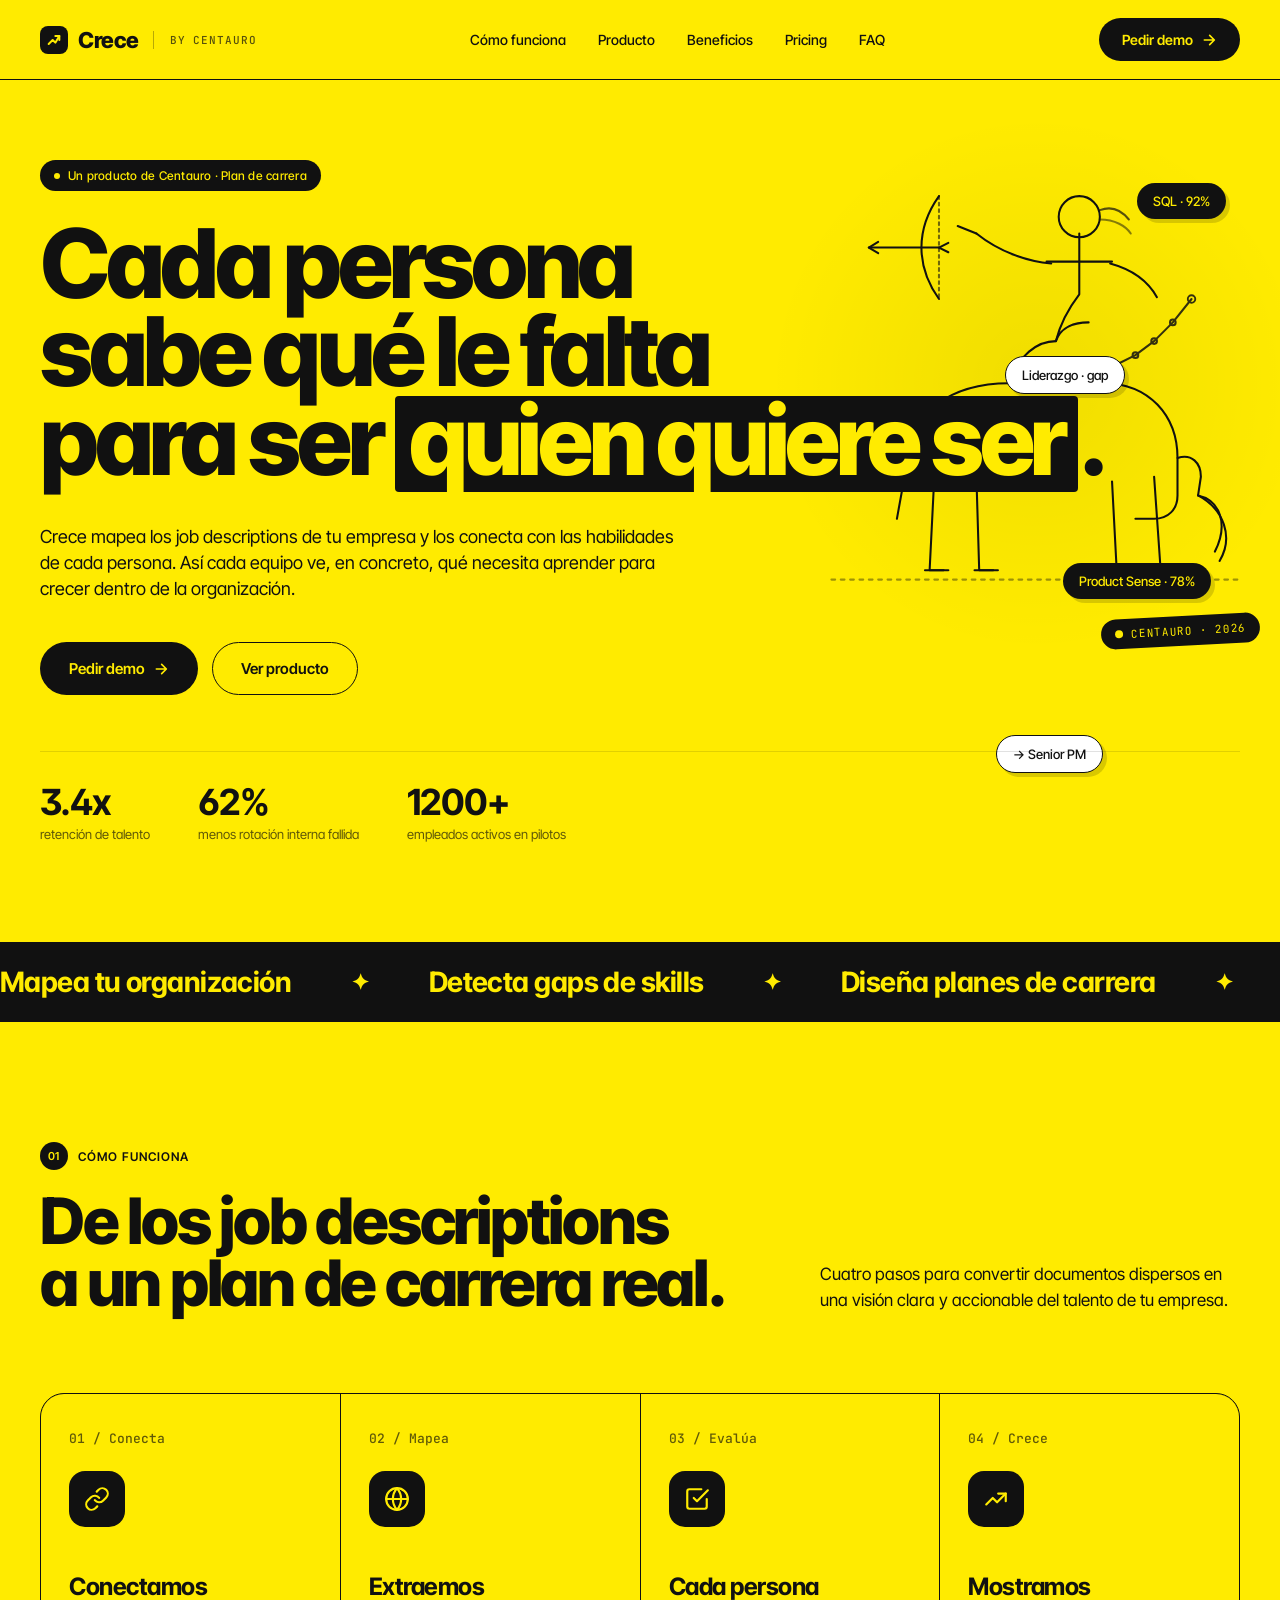
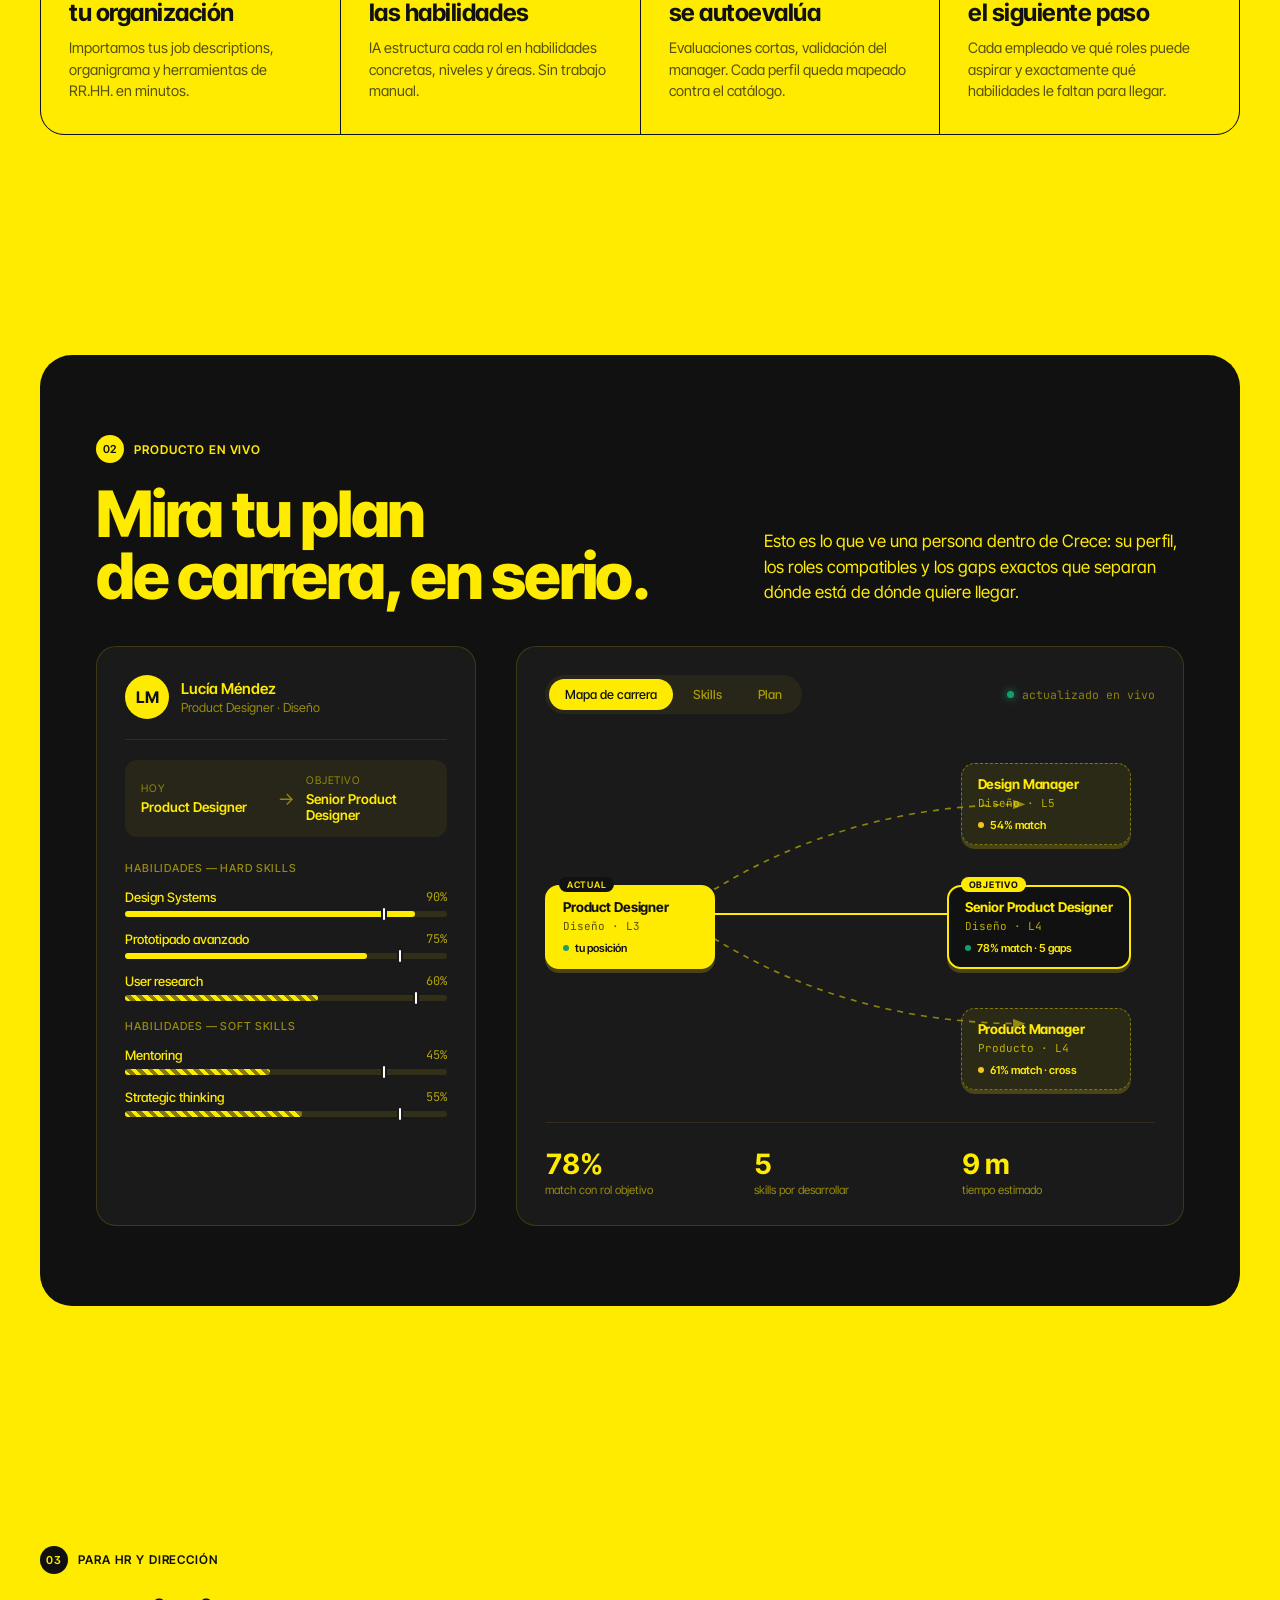
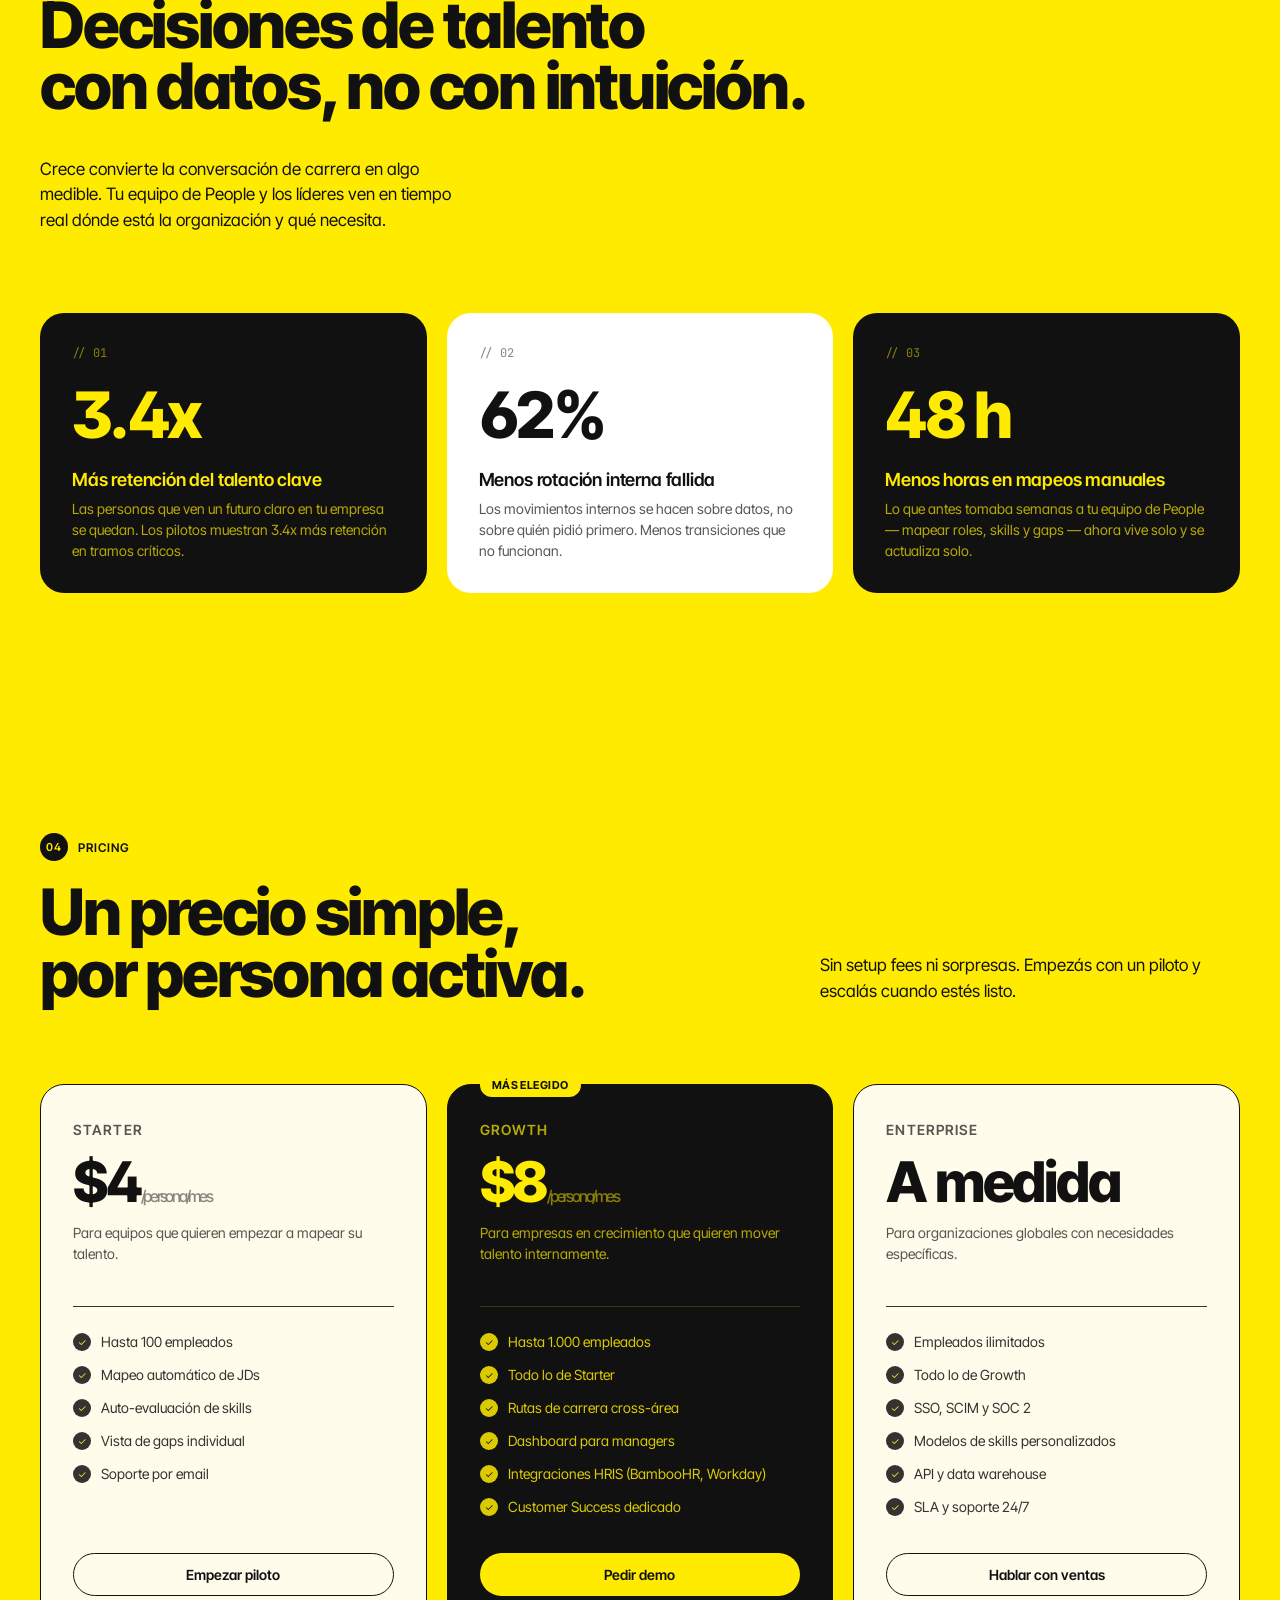
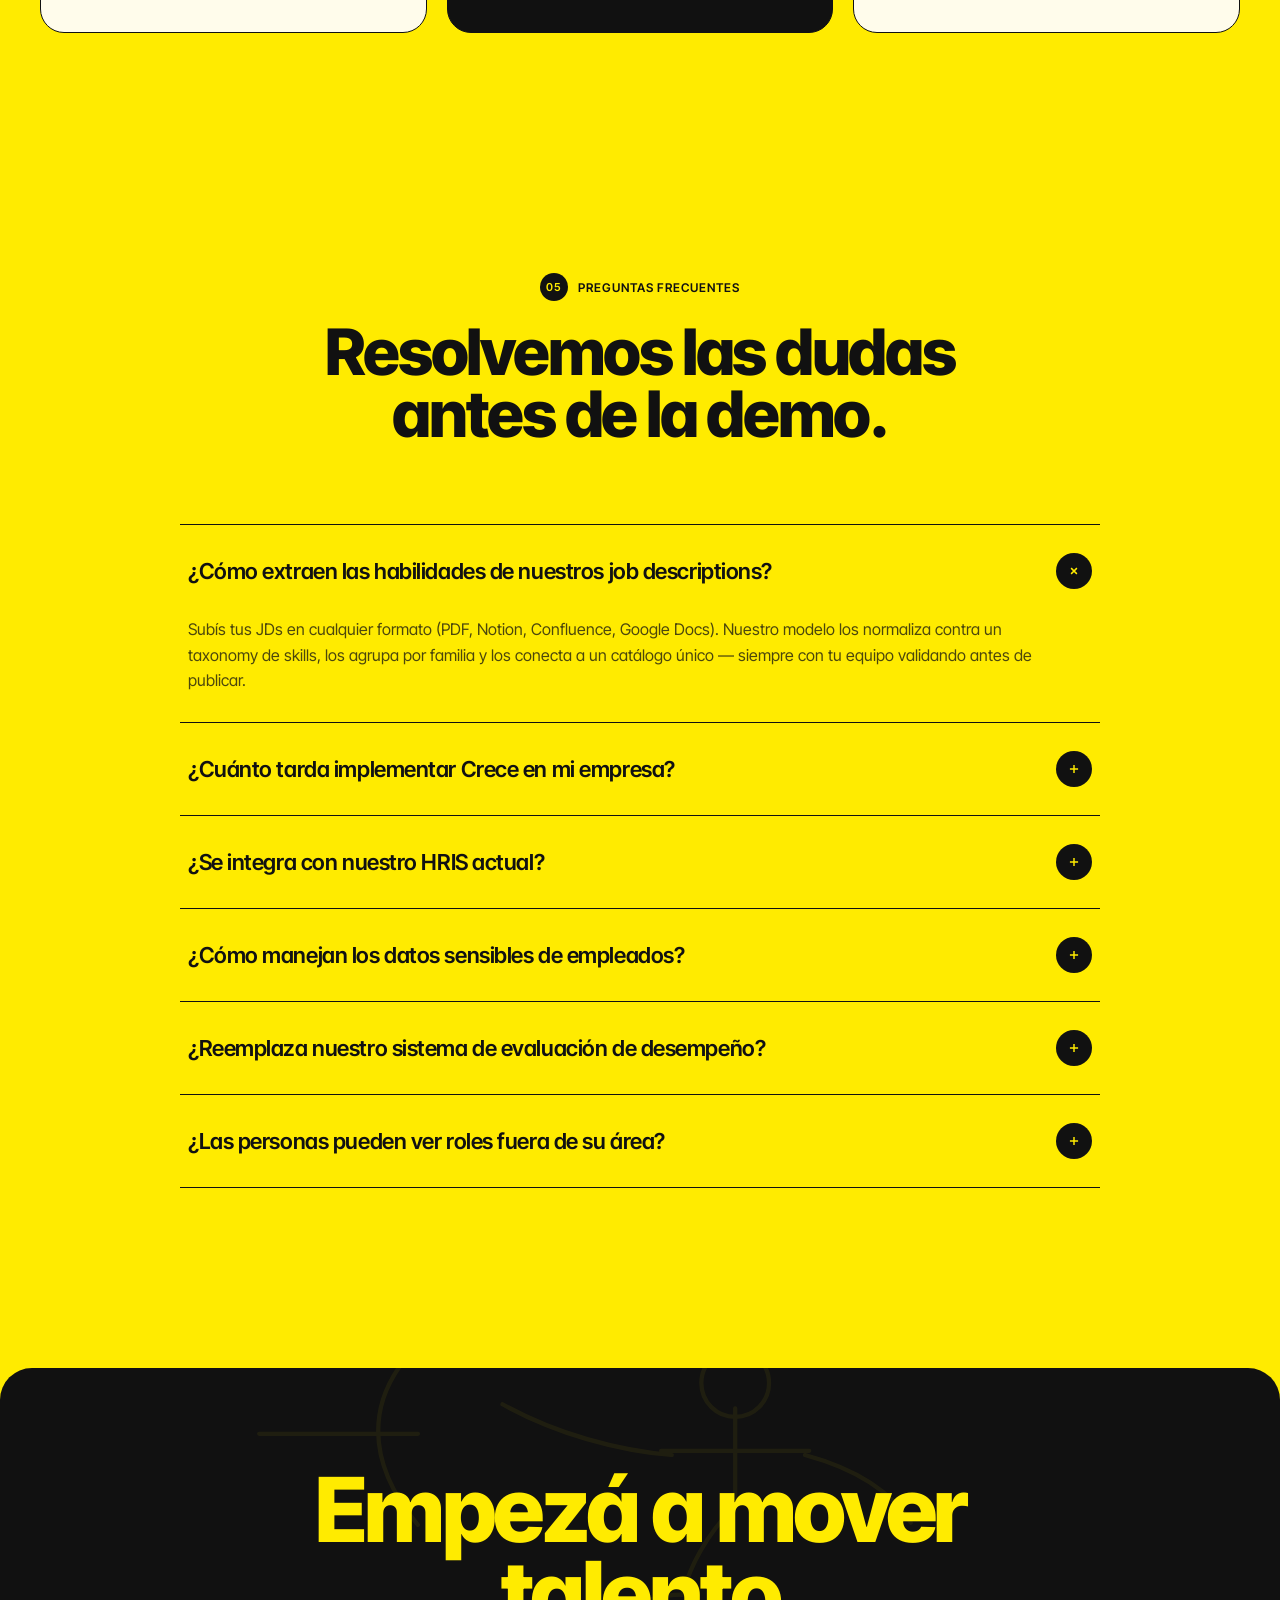
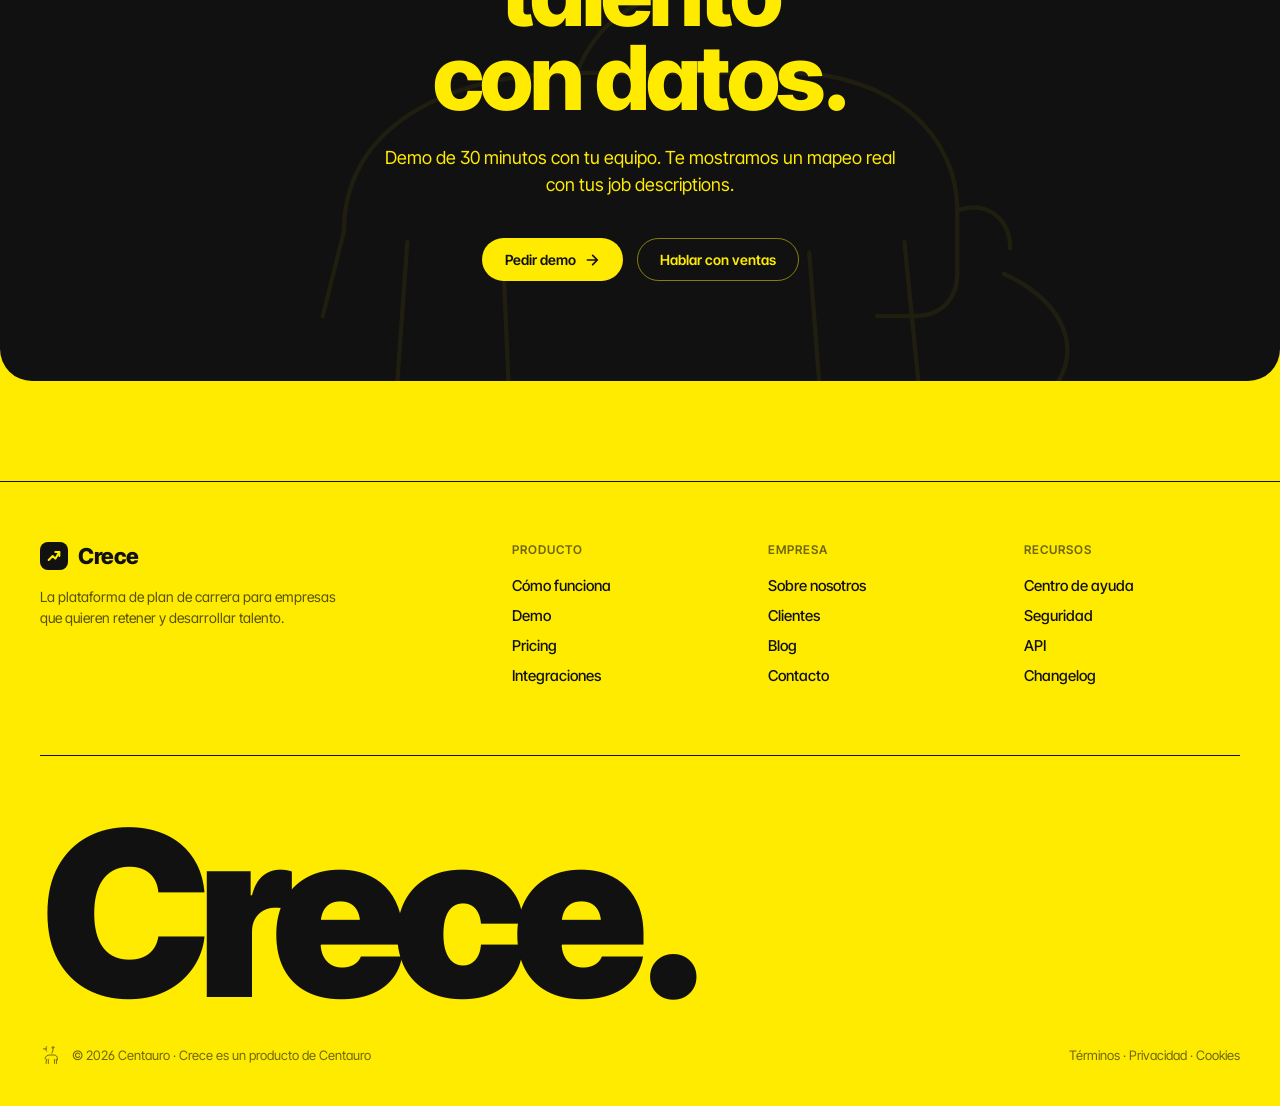
==== index.html @ 577855a7 "Landing page Crece by Centauro" ====
<!DOCTYPE html>
<html lang="es">
<head>
<meta charset="UTF-8" />
<meta name="viewport" content="width=device-width, initial-scale=1.0" />
<title>Crece — Mapea el plan de carrera de tu organización</title>
<meta name="description" content="Crece mapea los job descriptions de tu empresa y los conecta con las habilidades de cada persona. Cada equipo ve qué necesita aprender para crecer dentro de la organización." />
<link rel="preconnect" href="https://fonts.googleapis.com" />
<link rel="preconnect" href="https://fonts.gstatic.com" crossorigin />
<link href="https://fonts.googleapis.com/css2?family=Inter+Tight:wght@400;500;600;700;800;900&family=JetBrains+Mono:wght@400;500;600&display=swap" rel="stylesheet" />
<link rel="stylesheet" href="style.css" />
</head>
<body>

<!-- ========== NAV ========== -->
<nav class="nav">
  <div class="nav-inner">
    <a href="#" class="logo">
      <span class="logo-mark">
        <svg viewBox="0 0 24 24" fill="none" stroke="#FFEB00" stroke-width="3" stroke-linecap="round" stroke-linejoin="round">
          <path d="M4 18 L10 12 L14 16 L20 6"/>
          <path d="M14 6 L20 6 L20 12"/>
        </svg>
      </span>
      Crece
      <span class="nav-divider"></span>
      <span class="nav-by">by Centauro</span>
    </a>

    <ul class="nav-links">
      <li><a href="#como-funciona">Cómo funciona</a></li>
      <li><a href="#producto">Producto</a></li>
      <li><a href="#beneficios">Beneficios</a></li>
      <li><a href="#pricing">Pricing</a></li>
      <li><a href="#faq">FAQ</a></li>
    </ul>

    <div class="nav-cta">
      <a href="#cta" class="btn btn-primary">
        Pedir demo
        <svg class="arrow" viewBox="0 0 24 24" fill="none" stroke="currentColor" stroke-width="2.5" stroke-linecap="round" stroke-linejoin="round">
          <path d="M5 12h14M13 5l7 7-7 7"/>
        </svg>
      </a>
    </div>
  </div>
</nav>

<!-- ========== HERO ========== -->
<section class="hero">

  <!-- Centaur illustration -->
  <div class="hero-centaur" aria-hidden="true">
    <svg class="centaur" viewBox="0 0 520 520" stroke-width="2.2">
      <path d="M40 470 L480 470" stroke-dasharray="4 6" opacity="0.4"/>
      <path d="M120 350 C 120 290, 170 260, 230 260 L 330 260 C 380 260, 410 295, 410 340 L 410 380 C 410 395, 400 405, 385 405 L 365 405"/>
      <path d="M230 260 C 240 230, 260 215, 280 215"/>
      <path d="M120 350 L 110 405"/>
      <path d="M410 340 C 425 335, 435 345, 435 360 L 432 380"/>
      <path d="M150 360 L 145 460 L 160 460"/>
      <path d="M195 360 L 198 460 L 213 460"/>
      <path d="M340 365 L 345 460 L 360 460"/>
      <path d="M385 360 L 392 460 L 407 460"/>
      <path d="M140 460 L 165 460"/>
      <path d="M193 460 L 218 460"/>
      <path d="M340 460 L 365 460"/>
      <path d="M388 460 L 412 460"/>
      <path d="M432 380 C 460 395, 470 425, 455 450"/>
      <path d="M432 380 C 455 385, 465 410, 450 440"/>
      <path d="M280 215 C 285 195, 295 178, 305 165 L 305 100"/>
      <path d="M280 215 C 285 200, 300 195, 315 195"/>
      <path d="M270 130 L 340 130"/>
      <path d="M275 132 C 250 130, 220 120, 195 100"/>
      <path d="M195 100 L 175 92"/>
      <path d="M338 132 C 360 138, 378 150, 388 168"/>
      <path d="M155 60 C 130 95, 130 135, 155 170"/>
      <line x1="155" y1="60" x2="155" y2="170" stroke-dasharray="3 4" opacity="0.6"/>
      <path d="M155 115 L 80 115"/>
      <path d="M80 115 L 90 109 M80 115 L 90 121"/>
      <path d="M155 115 L 165 110 M155 115 L 165 120"/>
      <circle cx="305" cy="82" r="22"/>
      <path d="M327 75 C 340 70, 350 75, 358 85" opacity="0.7"/>
      <path d="M327 85 C 343 85, 355 92, 360 100" opacity="0.5"/>
      <g opacity="0.85">
        <path d="M345 240 L 365 230 L 385 215 L 405 195 L 425 170"/>
        <circle cx="345" cy="240" r="3" fill="currentColor"/>
        <circle cx="365" cy="230" r="3" fill="currentColor"/>
        <circle cx="385" cy="215" r="3" fill="currentColor"/>
        <circle cx="405" cy="195" r="3" fill="currentColor"/>
        <circle cx="425" cy="170" r="4" fill="#FFEB00" stroke="currentColor" stroke-width="2"/>
      </g>
    </svg>
    <div class="ctr-stamp">CENTAURO · 2026</div>
  </div>

  <!-- Floating skill chips -->
  <div class="hero-chips" aria-hidden="true">
    <div class="float-chip c1">SQL · 92%</div>
    <div class="float-chip alt c2">Liderazgo · gap</div>
    <div class="float-chip c3">Product Sense · 78%</div>
    <div class="float-chip alt c4">→ Senior PM</div>
  </div>

  <span class="hero-tag reveal">
    <span class="dot"></span>
    Un producto de Centauro · Plan de carrera
  </span>

  <h1 class="reveal delay-1">
    Cada persona<br/>
    sabe qué le falta<br/>
    para ser <span class="underline"><em>quien quiere ser</em></span>.
  </h1>

  <p class="hero-sub reveal delay-2">
    Crece mapea los job descriptions de tu empresa y los conecta con las habilidades de cada persona.
    Así cada equipo ve, en concreto, qué necesita aprender para crecer dentro de la organización.
  </p>

  <div class="hero-actions reveal delay-3">
    <a href="#cta" class="btn btn-primary">
      Pedir demo
      <svg class="arrow" viewBox="0 0 24 24" fill="none" stroke="currentColor" stroke-width="2.5" stroke-linecap="round" stroke-linejoin="round">
        <path d="M5 12h14M13 5l7 7-7 7"/>
      </svg>
    </a>
    <a href="#producto" class="btn btn-ghost">Ver producto</a>
  </div>

  <div class="hero-meta">
    <div class="hero-meta-item">
      <div class="num" data-target="3.4" data-suffix="x">0x</div>
      <div class="lbl">retención de talento</div>
    </div>
    <div class="hero-meta-item">
      <div class="num" data-target="62" data-suffix="%">0%</div>
      <div class="lbl">menos rotación interna fallida</div>
    </div>
    <div class="hero-meta-item">
      <div class="num" data-target="1200" data-suffix="+">0+</div>
      <div class="lbl">empleados activos en pilotos</div>
    </div>
  </div>
</section>

<!-- ========== MARQUEE ========== -->
<div class="marquee" aria-hidden="true">
  <div class="marquee-track">
    <div class="marquee-item">
      Mapea tu organización <span class="star">✦</span>
      Detecta gaps de skills <span class="star">✦</span>
      Diseña planes de carrera <span class="star">✦</span>
      Retén el talento <span class="star">✦</span>
      Mapea tu organización <span class="star">✦</span>
      Detecta gaps de skills <span class="star">✦</span>
      Diseña planes de carrera <span class="star">✦</span>
      Retén el talento <span class="star">✦</span>
    </div>
    <div class="marquee-item">
      Mapea tu organización <span class="star">✦</span>
      Detecta gaps de skills <span class="star">✦</span>
      Diseña planes de carrera <span class="star">✦</span>
      Retén el talento <span class="star">✦</span>
      Mapea tu organización <span class="star">✦</span>
      Detecta gaps de skills <span class="star">✦</span>
      Diseña planes de carrera <span class="star">✦</span>
      Retén el talento <span class="star">✦</span>
    </div>
  </div>
</div>

<!-- ========== HOW IT WORKS ========== -->
<section id="como-funciona">
  <div class="section">
    <div class="section-header">
      <div>
        <div class="section-eyebrow reveal">
          <span class="num">01</span>
          <span>Cómo funciona</span>
        </div>
        <h2 class="section-title reveal delay-1">De los job descriptions<br/>a un plan de carrera real.</h2>
      </div>
      <p class="section-desc reveal delay-2">Cuatro pasos para convertir documentos dispersos en una visión clara y accionable del talento de tu empresa.</p>
    </div>

    <div class="steps">
      <div class="step reveal">
        <div>
          <div class="step-num">01 / Conecta</div>
          <div class="step-icon">
            <svg viewBox="0 0 24 24" fill="none" stroke="currentColor" stroke-width="2" stroke-linecap="round" stroke-linejoin="round">
              <path d="M10 13a5 5 0 0 0 7.54.54l3-3a5 5 0 0 0-7.07-7.07l-1.72 1.71"/>
              <path d="M14 11a5 5 0 0 0-7.54-.54l-3 3a5 5 0 0 0 7.07 7.07l1.71-1.71"/>
            </svg>
          </div>
        </div>
        <div>
          <h3>Conectamos<br/>tu organización</h3>
          <p>Importamos tus job descriptions, organigrama y herramientas de RR.HH. en minutos.</p>
        </div>
      </div>

      <div class="step reveal delay-1">
        <div>
          <div class="step-num">02 / Mapea</div>
          <div class="step-icon">
            <svg viewBox="0 0 24 24" fill="none" stroke="currentColor" stroke-width="2" stroke-linecap="round" stroke-linejoin="round">
              <circle cx="12" cy="12" r="10"/>
              <path d="M2 12h20M12 2a15 15 0 0 1 0 20M12 2a15 15 0 0 0 0 20"/>
            </svg>
          </div>
        </div>
        <div>
          <h3>Extraemos<br/>las habilidades</h3>
          <p>IA estructura cada rol en habilidades concretas, niveles y áreas. Sin trabajo manual.</p>
        </div>
      </div>

      <div class="step reveal delay-2">
        <div>
          <div class="step-num">03 / Evalúa</div>
          <div class="step-icon">
            <svg viewBox="0 0 24 24" fill="none" stroke="currentColor" stroke-width="2" stroke-linecap="round" stroke-linejoin="round">
              <path d="M9 11l3 3L22 4"/>
              <path d="M21 12v7a2 2 0 0 1-2 2H5a2 2 0 0 1-2-2V5a2 2 0 0 1 2-2h11"/>
            </svg>
          </div>
        </div>
        <div>
          <h3>Cada persona<br/>se autoevalúa</h3>
          <p>Evaluaciones cortas, validación del manager. Cada perfil queda mapeado contra el catálogo.</p>
        </div>
      </div>

      <div class="step reveal delay-3">
        <div>
          <div class="step-num">04 / Crece</div>
          <div class="step-icon">
            <svg viewBox="0 0 24 24" fill="none" stroke="currentColor" stroke-width="2" stroke-linecap="round" stroke-linejoin="round">
              <path d="M3 17l6-6 4 4 8-8"/>
              <path d="M14 7h7v7"/>
            </svg>
          </div>
        </div>
        <div>
          <h3>Mostramos<br/>el siguiente paso</h3>
          <p>Cada empleado ve qué roles puede aspirar y exactamente qué habilidades le faltan para llegar.</p>
        </div>
      </div>
    </div>
  </div>
</section>

<!-- ========== DEMO ========== -->
<section id="producto" style="background: var(--yellow);">
  <div class="section" style="padding-top: 40px; padding-bottom: 60px;">
    <div class="demo-section">
      <div class="section-header" style="margin-bottom: 20px;">
        <div>
          <div class="section-eyebrow reveal" style="color: var(--yellow);">
            <span class="num">02</span>
            <span>Producto en vivo</span>
          </div>
          <h2 class="section-title reveal delay-1">Mira tu plan<br/>de carrera, en serio.</h2>
        </div>
        <p class="section-desc reveal delay-2">Esto es lo que ve una persona dentro de Crece: su perfil, los roles compatibles y los gaps exactos que separan dónde está de dónde quiere llegar.</p>
      </div>

      <div class="demo-grid">
        <!-- LEFT PANEL: Skills profile -->
        <div class="demo-panel reveal">
          <div class="demo-panel-head">
            <div class="avatar">LM</div>
            <div>
              <div class="demo-name">Lucía Méndez</div>
              <div class="demo-role">Product Designer · Diseño</div>
            </div>
          </div>

          <div class="role-switch">
            <div class="from">
              <div class="lbl">Hoy</div>
              <div class="val">Product Designer</div>
            </div>
            <div class="arr">→</div>
            <div class="to">
              <div class="lbl">Objetivo</div>
              <div class="val">Senior Product<br/>Designer</div>
            </div>
          </div>

          <div class="skill-block">
            <h5>Habilidades — Hard skills</h5>
            <div class="skill">
              <div class="skill-row">
                <span class="skill-name">Design Systems</span>
                <span class="skill-pct">90%</span>
              </div>
              <div class="skill-bar">
                <div class="skill-fill" data-fill="90"></div>
                <div class="skill-target" style="left: 80%;"></div>
              </div>
            </div>
            <div class="skill">
              <div class="skill-row">
                <span class="skill-name">Prototipado avanzado</span>
                <span class="skill-pct">75%</span>
              </div>
              <div class="skill-bar">
                <div class="skill-fill" data-fill="75"></div>
                <div class="skill-target" style="left: 85%;"></div>
              </div>
            </div>
            <div class="skill">
              <div class="skill-row">
                <span class="skill-name">User research</span>
                <span class="skill-pct">60%</span>
              </div>
              <div class="skill-bar">
                <div class="skill-fill gap" data-fill="60"></div>
                <div class="skill-target" style="left: 90%;"></div>
              </div>
            </div>
          </div>

          <div class="skill-block">
            <h5>Habilidades — Soft skills</h5>
            <div class="skill">
              <div class="skill-row">
                <span class="skill-name">Mentoring</span>
                <span class="skill-pct">45%</span>
              </div>
              <div class="skill-bar">
                <div class="skill-fill gap" data-fill="45"></div>
                <div class="skill-target" style="left: 80%;"></div>
              </div>
            </div>
            <div class="skill">
              <div class="skill-row">
                <span class="skill-name">Strategic thinking</span>
                <span class="skill-pct">55%</span>
              </div>
              <div class="skill-bar">
                <div class="skill-fill gap" data-fill="55"></div>
                <div class="skill-target" style="left: 85%;"></div>
              </div>
            </div>
          </div>
        </div>

        <!-- RIGHT PANEL: Career path map -->
        <div class="demo-canvas reveal delay-1">
          <div class="canvas-head">
            <div class="canvas-tabs">
              <div class="canvas-tab active">Mapa de carrera</div>
              <div class="canvas-tab">Skills</div>
              <div class="canvas-tab">Plan</div>
            </div>
            <div class="canvas-meta">
              <span class="live-dot"></span>
              <span>actualizado en vivo</span>
            </div>
          </div>

          <div class="path-map">
            <svg class="path-svg" viewBox="0 0 600 460" preserveAspectRatio="none">
              <defs>
                <marker id="arr" viewBox="0 0 10 10" refX="8" refY="5" markerWidth="6" markerHeight="6" orient="auto">
                  <path d="M0,0 L10,5 L0,10 z" fill="#FFEB00"/>
                </marker>
              </defs>
              <path d="M 130 230 Q 280 90 470 90" stroke="#FFEB00" stroke-width="2" fill="none" stroke-dasharray="6 6" marker-end="url(#arr)" opacity="0.5"/>
              <path d="M 130 230 Q 280 230 470 230" stroke="#FFEB00" stroke-width="2.5" fill="none" marker-end="url(#arr)"/>
              <path d="M 130 230 Q 280 370 470 370" stroke="#FFEB00" stroke-width="2" fill="none" stroke-dasharray="6 6" marker-end="url(#arr)" opacity="0.5"/>
            </svg>

            <div class="role-node current" style="left: 0; top: 42%;">
              <div class="role-title">Product Designer</div>
              <div class="role-area">Diseño · L3</div>
              <div class="role-match"><span class="match-dot"></span>tu posición</div>
            </div>

            <div class="role-node option" style="right: 4%; top: 8%;">
              <div class="role-title">Design Manager</div>
              <div class="role-area">Diseño · L5</div>
              <div class="role-match">
                <span class="match-dot" style="background: #F5C518;"></span>54% match
              </div>
            </div>

            <div class="role-node target" style="right: 4%; top: 42%;">
              <div class="role-title">Senior Product Designer</div>
              <div class="role-area">Diseño · L4</div>
              <div class="role-match"><span class="match-dot"></span>78% match · 5 gaps</div>
            </div>

            <div class="role-node option" style="right: 4%; top: 76%;">
              <div class="role-title">Product Manager</div>
              <div class="role-area">Producto · L4</div>
              <div class="role-match">
                <span class="match-dot" style="background: #F5C518;"></span>61% match · cross
              </div>
            </div>
          </div>

          <div class="demo-stats">
            <div class="demo-stat">
              <div class="num" data-target="78" data-suffix="%">0%</div>
              <div class="lbl">match con rol objetivo</div>
            </div>
            <div class="demo-stat">
              <div class="num" data-target="5" data-suffix="">0</div>
              <div class="lbl">skills por desarrollar</div>
            </div>
            <div class="demo-stat">
              <div class="num" data-target="9" data-suffix=" m">0 m</div>
              <div class="lbl">tiempo estimado</div>
            </div>
          </div>
        </div>
      </div>
    </div>
  </div>
</section>

<!-- ========== BENEFITS ========== -->
<section id="beneficios">
  <div class="section">
    <div class="section-header">
      <div>
        <div class="section-eyebrow reveal">
          <span class="num">03</span>
          <span>Para HR y dirección</span>
        </div>
        <h2 class="section-title reveal delay-1">Decisiones de talento<br/>con datos, no con intuición.</h2>
      </div>
      <p class="section-desc reveal delay-2">Crece convierte la conversación de carrera en algo medible. Tu equipo de People y los líderes ven en tiempo real dónde está la organización y qué necesita.</p>
    </div>

    <div class="benefits-grid">
      <div class="benefit reveal">
        <div>
          <div class="benefit-num">// 01</div>
          <div class="benefit-stat" data-stat="3.4" data-suffix="x" data-prefix="">0x</div>
        </div>
        <div>
          <h3>Más retención del talento clave</h3>
          <p>Las personas que ven un futuro claro en tu empresa se quedan. Los pilotos muestran 3.4x más retención en tramos críticos.</p>
        </div>
      </div>

      <div class="benefit reveal delay-1">
        <div>
          <div class="benefit-num">// 02</div>
          <div class="benefit-stat" data-stat="62" data-suffix="%">0%</div>
        </div>
        <div>
          <h3>Menos rotación interna fallida</h3>
          <p>Los movimientos internos se hacen sobre datos, no sobre quién pidió primero. Menos transiciones que no funcionan.</p>
        </div>
      </div>

      <div class="benefit reveal delay-2">
        <div>
          <div class="benefit-num">// 03</div>
          <div class="benefit-stat" data-stat="48" data-suffix=" h">0 h</div>
        </div>
        <div>
          <h3>Menos horas en mapeos manuales</h3>
          <p>Lo que antes tomaba semanas a tu equipo de People — mapear roles, skills y gaps — ahora vive solo y se actualiza solo.</p>
        </div>
      </div>
    </div>
  </div>
</section>

<!-- ========== PRICING ========== -->
<section id="pricing">
  <div class="section">
    <div class="section-header">
      <div>
        <div class="section-eyebrow reveal">
          <span class="num">04</span>
          <span>Pricing</span>
        </div>
        <h2 class="section-title reveal delay-1">Un precio simple,<br/>por persona activa.</h2>
      </div>
      <p class="section-desc reveal delay-2">Sin setup fees ni sorpresas. Empezás con un piloto y escalás cuando estés listo.</p>
    </div>

    <div class="pricing-grid">
      <div class="price-card reveal">
        <div class="price-name">Starter</div>
        <div class="price-amount">$4<span class="per">/persona/mes</span></div>
        <p class="price-desc">Para equipos que quieren empezar a mapear su talento.</p>
        <ul class="price-features">
          <li><span class="check">✓</span>Hasta 100 empleados</li>
          <li><span class="check">✓</span>Mapeo automático de JDs</li>
          <li><span class="check">✓</span>Auto-evaluación de skills</li>
          <li><span class="check">✓</span>Vista de gaps individual</li>
          <li><span class="check">✓</span>Soporte por email</li>
        </ul>
        <a href="#cta" class="btn btn-ghost price-cta">Empezar piloto</a>
      </div>

      <div class="price-card featured reveal delay-1">
        <span class="badge">MÁS ELEGIDO</span>
        <div class="price-name">Growth</div>
        <div class="price-amount">$8<span class="per">/persona/mes</span></div>
        <p class="price-desc">Para empresas en crecimiento que quieren mover talento internamente.</p>
        <ul class="price-features">
          <li><span class="check">✓</span>Hasta 1.000 empleados</li>
          <li><span class="check">✓</span>Todo lo de Starter</li>
          <li><span class="check">✓</span>Rutas de carrera cross-área</li>
          <li><span class="check">✓</span>Dashboard para managers</li>
          <li><span class="check">✓</span>Integraciones HRIS (BambooHR, Workday)</li>
          <li><span class="check">✓</span>Customer Success dedicado</li>
        </ul>
        <a href="#cta" class="btn btn-light price-cta">Pedir demo</a>
      </div>

      <div class="price-card reveal delay-2">
        <div class="price-name">Enterprise</div>
        <div class="price-amount">A medida</div>
        <p class="price-desc">Para organizaciones globales con necesidades específicas.</p>
        <ul class="price-features">
          <li><span class="check">✓</span>Empleados ilimitados</li>
          <li><span class="check">✓</span>Todo lo de Growth</li>
          <li><span class="check">✓</span>SSO, SCIM y SOC 2</li>
          <li><span class="check">✓</span>Modelos de skills personalizados</li>
          <li><span class="check">✓</span>API y data warehouse</li>
          <li><span class="check">✓</span>SLA y soporte 24/7</li>
        </ul>
        <a href="#cta" class="btn btn-ghost price-cta">Hablar con ventas</a>
      </div>
    </div>
  </div>
</section>

<!-- ========== FAQ ========== -->
<section id="faq">
  <div class="section">
    <div class="section-header" style="justify-content: center; text-align: center;">
      <div style="margin: 0 auto;">
        <div class="section-eyebrow reveal" style="justify-content: center;">
          <span class="num">05</span>
          <span>Preguntas frecuentes</span>
        </div>
        <h2 class="section-title reveal delay-1" style="text-align: center; margin: 0 auto;">Resolvemos las dudas<br/>antes de la demo.</h2>
      </div>
    </div>

    <div class="faq">
      <div class="faq-item reveal">
        <div class="faq-q">
          <span>¿Cómo extraen las habilidades de nuestros job descriptions?</span>
          <div class="faq-icon">
            <svg width="14" height="14" viewBox="0 0 24 24" fill="none" stroke="currentColor" stroke-width="2.5">
              <path d="M12 5v14M5 12h14"/>
            </svg>
          </div>
        </div>
        <div class="faq-a">Subís tus JDs en cualquier formato (PDF, Notion, Confluence, Google Docs). Nuestro modelo los normaliza contra un taxonomy de skills, los agrupa por familia y los conecta a un catálogo único — siempre con tu equipo validando antes de publicar.</div>
      </div>

      <div class="faq-item reveal">
        <div class="faq-q">
          <span>¿Cuánto tarda implementar Crece en mi empresa?</span>
          <div class="faq-icon">
            <svg width="14" height="14" viewBox="0 0 24 24" fill="none" stroke="currentColor" stroke-width="2.5">
              <path d="M12 5v14M5 12h14"/>
            </svg>
          </div>
        </div>
        <div class="faq-a">Un piloto de hasta 100 personas se levanta en 2 semanas: importación de JDs, configuración del catálogo y onboarding de empleados. Para implementaciones globales con HRIS y SSO, contá con 4–6 semanas.</div>
      </div>

      <div class="faq-item reveal">
        <div class="faq-q">
          <span>¿Se integra con nuestro HRIS actual?</span>
          <div class="faq-icon">
            <svg width="14" height="14" viewBox="0 0 24 24" fill="none" stroke="currentColor" stroke-width="2.5">
              <path d="M12 5v14M5 12h14"/>
            </svg>
          </div>
        </div>
        <div class="faq-a">Sí. Tenemos integraciones nativas con BambooHR, Workday, Personio, HiBob, SAP SuccessFactors y otros. Si usás algo distinto, podemos conectar vía API o CSV.</div>
      </div>

      <div class="faq-item reveal">
        <div class="faq-q">
          <span>¿Cómo manejan los datos sensibles de empleados?</span>
          <div class="faq-icon">
            <svg width="14" height="14" viewBox="0 0 24 24" fill="none" stroke="currentColor" stroke-width="2.5">
              <path d="M12 5v14M5 12h14"/>
            </svg>
          </div>
        </div>
        <div class="faq-a">SOC 2 Type II, GDPR-compliant y data residency en EU o US. Los datos personales nunca se usan para entrenar modelos. Tu equipo controla qué información ve cada rol.</div>
      </div>

      <div class="faq-item reveal">
        <div class="faq-q">
          <span>¿Reemplaza nuestro sistema de evaluación de desempeño?</span>
          <div class="faq-icon">
            <svg width="14" height="14" viewBox="0 0 24 24" fill="none" stroke="currentColor" stroke-width="2.5">
              <path d="M12 5v14M5 12h14"/>
            </svg>
          </div>
        </div>
        <div class="faq-a">No. Crece se enfoca en el plan de carrera y skills — complementa tu sistema de performance, no lo reemplaza. De hecho, muchos clientes usan los datos de Crece como input para conversaciones de promoción.</div>
      </div>

      <div class="faq-item reveal">
        <div class="faq-q">
          <span>¿Las personas pueden ver roles fuera de su área?</span>
          <div class="faq-icon">
            <svg width="14" height="14" viewBox="0 0 24 24" fill="none" stroke="currentColor" stroke-width="2.5">
              <path d="M12 5v14M5 12h14"/>
            </svg>
          </div>
        </div>
        <div class="faq-a">Sí, ese es uno de los puntos fuertes. Cada persona ve no solo cómo crecer en su área sino también qué roles cross-área son compatibles, basado en sus skills actuales y los gaps reales para llegar.</div>
      </div>
    </div>
  </div>
</section>

<!-- ========== FINAL CTA ========== -->
<div style="background: var(--yellow); padding: 0 0 40px;">
  <section class="final-cta" id="cta">
    <div class="final-cta-centaur" aria-hidden="true">
      <svg class="centaur" viewBox="0 0 520 320" stroke-width="2">
        <path d="M120 230 C 120 180, 170 155, 230 155 L 330 155 C 380 155, 410 185, 410 220 L 410 250 C 410 262, 402 270, 390 270 L 372 270"/>
        <path d="M230 155 C 240 130, 260 118, 280 118"/>
        <path d="M120 230 L 110 270"/>
        <path d="M410 220 C 425 215, 435 225, 435 238"/>
        <path d="M150 235 L 145 305 L 160 305"/>
        <path d="M195 235 L 198 305 L 213 305"/>
        <path d="M340 240 L 345 305 L 360 305"/>
        <path d="M385 235 L 392 305 L 407 305"/>
        <path d="M432 250 C 460 263, 470 285, 455 305"/>
        <path d="M280 118 C 285 100, 295 86, 305 76 L 305 30"/>
        <path d="M270 50 L 340 50"/>
        <path d="M275 52 C 250 50, 220 42, 195 28"/>
        <path d="M338 52 C 360 58, 378 68, 388 84"/>
        <path d="M155 0 C 130 25, 130 55, 155 85"/>
        <path d="M155 42 L 80 42"/>
        <circle cx="305" cy="18" r="16"/>
      </svg>
    </div>

    <h2 class="reveal" style="position: relative; z-index: 1;">
      Empezá a mover talento<br/>con datos.
    </h2>
    <p class="reveal delay-1" style="position: relative; z-index: 1;">
      Demo de 30 minutos con tu equipo. Te mostramos un mapeo real con tus job descriptions.
    </p>
    <div class="actions reveal delay-2" style="position: relative; z-index: 1;">
      <a href="#" class="btn btn-light">
        Pedir demo
        <svg class="arrow" viewBox="0 0 24 24" fill="none" stroke="currentColor" stroke-width="2.5" stroke-linecap="round" stroke-linejoin="round">
          <path d="M5 12h14M13 5l7 7-7 7"/>
        </svg>
      </a>
      <a href="#" class="btn" style="background: transparent; color: var(--yellow); border: 1px solid rgba(255,235,0,0.5);">
        Hablar con ventas
      </a>
    </div>
  </section>
</div>

<!-- ========== FOOTER ========== -->
<footer>
  <div class="footer-inner">
    <div class="footer-top">
      <div class="footer-brand">
        <a href="#" class="logo">
          <span class="logo-mark">
            <svg viewBox="0 0 24 24" fill="none" stroke="#FFEB00" stroke-width="3" stroke-linecap="round" stroke-linejoin="round">
              <path d="M4 18 L10 12 L14 16 L20 6"/>
              <path d="M14 6 L20 6 L20 12"/>
            </svg>
          </span>
          Crece
        </a>
        <p>La plataforma de plan de carrera para empresas que quieren retener y desarrollar talento.</p>
      </div>

      <div class="footer-col">
        <h5>Producto</h5>
        <ul>
          <li><a href="#como-funciona">Cómo funciona</a></li>
          <li><a href="#producto">Demo</a></li>
          <li><a href="#pricing">Pricing</a></li>
          <li><a href="#">Integraciones</a></li>
        </ul>
      </div>

      <div class="footer-col">
        <h5>Empresa</h5>
        <ul>
          <li><a href="#">Sobre nosotros</a></li>
          <li><a href="#">Clientes</a></li>
          <li><a href="#">Blog</a></li>
          <li><a href="#">Contacto</a></li>
        </ul>
      </div>

      <div class="footer-col">
        <h5>Recursos</h5>
        <ul>
          <li><a href="#">Centro de ayuda</a></li>
          <li><a href="#">Seguridad</a></li>
          <li><a href="#">API</a></li>
          <li><a href="#">Changelog</a></li>
        </ul>
      </div>
    </div>

    <div class="big-wordmark">Crece.</div>

    <div class="footer-bottom">
      <span class="opacity" style="display: inline-flex; align-items: center; gap: 10px;">
        <svg width="22" height="22" viewBox="0 0 520 520" stroke="currentColor" fill="none" stroke-width="22" stroke-linecap="round" stroke-linejoin="round">
          <path d="M120 350 C 120 290, 170 260, 230 260 L 330 260 C 380 260, 410 295, 410 340 L 410 380"/>
          <path d="M150 360 L 145 460 M195 360 L 198 460 M340 365 L 345 460 M385 360 L 392 460"/>
          <path d="M280 215 C 285 195, 295 178, 305 165 L 305 100"/>
          <circle cx="305" cy="82" r="22"/>
          <path d="M155 60 C 130 95, 130 135, 155 170 M155 115 L 80 115"/>
        </svg>
        © 2026 Centauro · Crece es un producto de Centauro
      </span>
      <span class="opacity">Términos · Privacidad · Cookies</span>
    </div>
  </div>
</footer>

<script src="script.js"></script>
</body>
</html>
---- style.css ----
:root {
  --yellow: #FFEB00;
  --yellow-deep: #F5DC00;
  --yellow-soft: #FFF59A;
  --black: #0A0A0A;
  --ink: #111111;
  --ink-2: #1A1A1A;
  --line: rgba(10,10,10,0.12);
  --line-strong: rgba(10,10,10,0.85);
  --muted: rgba(10,10,10,0.65);
  --cream: #FFFCEB;
  --white: #FFFFFF;
  --green: #14A06A;
}

* { box-sizing: border-box; margin: 0; padding: 0; }

html { scroll-behavior: smooth; }

body {
  font-family: 'Inter Tight', -apple-system, sans-serif;
  background: var(--yellow);
  color: var(--ink);
  -webkit-font-smoothing: antialiased;
  overflow-x: hidden;
  font-feature-settings: "ss01", "cv11";
}

.mono { font-family: 'JetBrains Mono', monospace; font-feature-settings: normal; }

::selection { background: var(--ink); color: var(--yellow); }

/* ---- Centaur motif ---- */
.centaur { display: block; }
.centaur path,
.centaur circle,
.centaur line {
  fill: none;
  stroke: currentColor;
  stroke-linecap: round;
  stroke-linejoin: round;
}

.hero-centaur {
  position: absolute;
  top: 60px;
  right: 0;
  width: clamp(280px, 38vw, 520px);
  color: var(--ink);
  pointer-events: none;
  z-index: 0;
}
.hero-centaur svg { width: 100%; height: auto; }
.hero-centaur::after {
  content: "";
  position: absolute;
  inset: -20% -10%;
  background: radial-gradient(circle at 50% 50%, rgba(0,0,0,0.06), transparent 60%);
  z-index: -1;
}

.ctr-stamp {
  position: absolute;
  bottom: -20px;
  right: 20px;
  background: var(--ink);
  color: var(--yellow);
  padding: 8px 14px;
  border-radius: 999px;
  font-family: 'JetBrains Mono', monospace;
  font-size: 11px;
  letter-spacing: 0.06em;
  display: inline-flex;
  align-items: center;
  gap: 8px;
  transform: rotate(-3deg);
}
.ctr-stamp::before {
  content: "";
  width: 8px; height: 8px;
  background: var(--yellow);
  border-radius: 50%;
}

.final-cta-centaur {
  position: absolute;
  bottom: -40px;
  left: 50%;
  transform: translateX(-50%);
  width: 90%;
  max-width: 1100px;
  color: var(--yellow);
  opacity: 0.06;
  pointer-events: none;
}
.final-cta-centaur svg { width: 100%; height: auto; }

@media (max-width: 1024px) {
  .hero-centaur { display: none; }
}

/* ---- NAV ---- */
.nav {
  position: sticky;
  top: 0;
  z-index: 100;
  background: var(--yellow);
  border-bottom: 1px solid var(--ink);
}
.nav-inner {
  max-width: 1440px;
  margin: 0 auto;
  padding: 18px 40px;
  display: flex;
  align-items: center;
  justify-content: space-between;
  gap: 24px;
}
.logo {
  display: flex;
  align-items: center;
  gap: 10px;
  font-weight: 800;
  font-size: 22px;
  letter-spacing: -0.02em;
  color: var(--ink);
  text-decoration: none;
}
.logo-mark {
  width: 28px;
  height: 28px;
  background: var(--ink);
  border-radius: 8px;
  display: grid;
  place-items: center;
  flex-shrink: 0;
}
.logo-mark svg { width: 16px; height: 16px; }

.nav-divider {
  display: inline-block;
  width: 1px;
  height: 18px;
  background: var(--ink);
  opacity: 0.3;
  margin: 0 6px 0 4px;
}
.nav-by {
  font-family: 'JetBrains Mono', monospace;
  font-size: 11px;
  font-weight: 500;
  letter-spacing: 0.08em;
  text-transform: uppercase;
  opacity: 0.7;
}

.nav-links {
  display: flex;
  gap: 32px;
  list-style: none;
  font-size: 14px;
  font-weight: 500;
}
.nav-links a {
  color: var(--ink);
  text-decoration: none;
  transition: opacity 0.2s;
}
.nav-links a:hover { opacity: 0.6; }

.nav-cta {
  display: flex;
  gap: 12px;
  align-items: center;
}

/* ---- BUTTONS ---- */
.btn {
  display: inline-flex;
  align-items: center;
  gap: 8px;
  padding: 12px 22px;
  border-radius: 999px;
  font-size: 14px;
  font-weight: 600;
  font-family: 'Inter Tight', -apple-system, sans-serif;
  text-decoration: none;
  border: 1px solid transparent;
  cursor: pointer;
  transition: transform 0.15s, background 0.2s, color 0.2s;
  white-space: nowrap;
}
.btn:hover { transform: translateY(-1px); }
.btn-primary { background: var(--ink); color: var(--yellow); }
.btn-primary:hover { background: #000; }
.btn-ghost { background: transparent; color: var(--ink); border-color: var(--ink); }
.btn-ghost:hover { background: var(--ink); color: var(--yellow); }
.btn-light { background: var(--yellow); color: var(--ink); }
.btn-light:hover { background: var(--white); }

.btn .arrow {
  width: 16px; height: 16px;
  transition: transform 0.2s;
}
.btn:hover .arrow { transform: translateX(3px); }

/* ---- HERO ---- */
.hero {
  max-width: 1440px;
  margin: 0 auto;
  padding: 80px 40px 100px;
  position: relative;
}

.hero-tag {
  display: inline-flex;
  align-items: center;
  gap: 8px;
  background: var(--ink);
  color: var(--yellow);
  padding: 8px 14px;
  border-radius: 999px;
  font-size: 12px;
  font-weight: 500;
  letter-spacing: 0.02em;
  margin-bottom: 28px;
}
.hero-tag .dot {
  width: 6px; height: 6px;
  background: var(--yellow);
  border-radius: 50%;
  animation: pulse 2s infinite;
}

@keyframes pulse {
  0%, 100% { opacity: 1; }
  50% { opacity: 0.4; }
}

.hero h1 {
  font-size: clamp(48px, 7.5vw, 112px);
  line-height: 0.92;
  letter-spacing: -0.045em;
  font-weight: 800;
  max-width: 1200px;
  position: relative;
  z-index: 1;
}
.hero h1 .underline {
  position: relative;
  display: inline-block;
  white-space: nowrap;
  background: var(--ink);
  padding: 0 14px 8px;
  border-radius: 4px;
}
.hero h1 .underline em {
  font-style: normal;
  color: var(--yellow);
}

.hero-sub {
  margin-top: 32px;
  font-size: clamp(18px, 1.4vw, 22px);
  line-height: 1.45;
  max-width: 640px;
  color: var(--ink);
  opacity: 0.78;
  position: relative;
  z-index: 1;
}

.hero-actions {
  margin-top: 40px;
  display: flex;
  gap: 14px;
  align-items: center;
  flex-wrap: wrap;
  position: relative;
  z-index: 1;
}
.hero-actions .btn { padding: 16px 28px; font-size: 15px; }

.hero-meta {
  margin-top: 56px;
  display: flex;
  gap: 48px;
  align-items: center;
  flex-wrap: wrap;
  padding-top: 32px;
  border-top: 1px solid var(--line);
  position: relative;
  z-index: 1;
}
.hero-meta-item .num {
  font-size: 36px;
  font-weight: 700;
  letter-spacing: -0.03em;
  line-height: 1;
}
.hero-meta-item .lbl {
  font-size: 13px;
  color: var(--muted);
  margin-top: 6px;
}

/* Hero floating chips */
.hero-chips {
  position: absolute;
  top: 0;
  right: 40px;
  width: 360px;
  height: 100%;
  pointer-events: none;
  z-index: 0;
}
.float-chip {
  position: absolute;
  background: var(--ink);
  color: var(--yellow);
  padding: 10px 16px;
  border-radius: 999px;
  font-size: 13px;
  font-weight: 500;
  box-shadow: 4px 4px 0 rgba(0,0,0,0.15);
  animation: float 6s ease-in-out infinite;
}
.float-chip.alt {
  background: var(--white);
  color: var(--ink);
  border: 1px solid var(--ink);
}
.float-chip.c1 { top: 12%; right: 4%; animation-delay: 0s; }
.float-chip.c2 { top: 32%; right: 32%; animation-delay: -2s; }
.float-chip.c3 { top: 56%; right: 8%; animation-delay: -4s; }
.float-chip.c4 { top: 76%; right: 38%; animation-delay: -3s; }

@keyframes float {
  0%, 100% { transform: translateY(0); }
  50% { transform: translateY(-8px); }
}

/* ---- MARQUEE ---- */
.marquee {
  background: var(--ink);
  color: var(--yellow);
  padding: 22px 0;
  overflow: hidden;
  border-top: 1px solid var(--ink);
  border-bottom: 1px solid var(--ink);
}
.marquee-track {
  display: flex;
  gap: 60px;
  animation: scroll 40s linear infinite;
  white-space: nowrap;
  width: max-content;
}
.marquee-item {
  font-size: 28px;
  font-weight: 700;
  letter-spacing: -0.02em;
  display: flex;
  align-items: center;
  gap: 60px;
}
.marquee-item .star {
  color: var(--yellow);
  font-size: 22px;
}
@keyframes scroll {
  0% { transform: translateX(0); }
  100% { transform: translateX(-50%); }
}

/* ---- SECTIONS ---- */
section { position: relative; }
.section {
  max-width: 1440px;
  margin: 0 auto;
  padding: 120px 40px;
}
.section-header {
  display: flex;
  justify-content: space-between;
  align-items: flex-end;
  gap: 40px;
  margin-bottom: 80px;
  flex-wrap: wrap;
}
.section-eyebrow {
  display: inline-flex;
  align-items: center;
  gap: 10px;
  font-size: 12px;
  font-weight: 600;
  letter-spacing: 0.08em;
  text-transform: uppercase;
  color: var(--ink);
  margin-bottom: 20px;
}
.section-eyebrow .num {
  width: 28px; height: 28px;
  background: var(--ink);
  color: var(--yellow);
  border-radius: 50%;
  display: grid;
  place-items: center;
  font-size: 11px;
}
.section-title {
  font-size: clamp(40px, 5vw, 72px);
  line-height: 0.96;
  letter-spacing: -0.035em;
  font-weight: 800;
  max-width: 800px;
}
.section-desc {
  max-width: 420px;
  font-size: 17px;
  line-height: 1.5;
  color: var(--ink);
  opacity: 0.72;
}

/* ---- HOW IT WORKS ---- */
.steps {
  display: grid;
  grid-template-columns: repeat(4, 1fr);
  gap: 1px;
  background: var(--ink);
  border: 1px solid var(--ink);
  border-radius: 24px;
  overflow: hidden;
}
.step {
  background: var(--yellow);
  padding: 36px 28px 32px;
  min-height: 340px;
  display: flex;
  flex-direction: column;
  justify-content: space-between;
  transition: background 0.3s;
  position: relative;
}
.step:hover { background: var(--cream); }

.step-num {
  font-family: 'JetBrains Mono', monospace;
  font-size: 13px;
  font-weight: 500;
  color: var(--muted);
}
.step-icon {
  width: 56px; height: 56px;
  background: var(--ink);
  color: var(--yellow);
  border-radius: 16px;
  display: grid;
  place-items: center;
  margin-top: 24px;
}
.step-icon svg { width: 26px; height: 26px; }
.step h3 {
  margin-top: 24px;
  font-size: 24px;
  font-weight: 700;
  letter-spacing: -0.02em;
  line-height: 1.1;
}
.step p {
  margin-top: 10px;
  font-size: 14.5px;
  line-height: 1.5;
  color: var(--ink);
  opacity: 0.7;
}

/* ---- DEMO ---- */
.demo-section {
  background: var(--ink);
  color: var(--yellow);
  border-radius: 32px;
  padding: 80px 56px;
  margin: 60px 0;
  overflow: hidden;
  position: relative;
}
.demo-section .section-eyebrow { color: var(--yellow); }
.demo-section .section-eyebrow .num { background: var(--yellow); color: var(--ink); }
.demo-section .section-title { color: var(--yellow); }
.demo-section .section-desc { color: var(--yellow); opacity: 0.7; }

.demo-grid {
  display: grid;
  grid-template-columns: 380px 1fr;
  gap: 40px;
  margin-top: 40px;
}
.demo-panel {
  background: var(--ink-2);
  border: 1px solid rgba(255,235,0,0.15);
  border-radius: 20px;
  padding: 28px;
}
.demo-panel-head {
  display: flex;
  align-items: center;
  gap: 12px;
  padding-bottom: 20px;
  border-bottom: 1px solid rgba(255,235,0,0.1);
  margin-bottom: 20px;
}
.avatar {
  width: 44px; height: 44px;
  background: var(--yellow);
  color: var(--ink);
  border-radius: 50%;
  display: grid;
  place-items: center;
  font-weight: 700;
  font-size: 16px;
  flex-shrink: 0;
}
.demo-name {
  font-weight: 600;
  font-size: 15px;
  color: var(--yellow);
}
.demo-role {
  font-size: 12.5px;
  color: rgba(255,235,0,0.55);
  margin-top: 2px;
}
.role-switch {
  display: flex;
  align-items: center;
  gap: 12px;
  background: rgba(255,235,0,0.06);
  padding: 14px 16px;
  border-radius: 12px;
  margin-bottom: 24px;
}
.role-switch .from,
.role-switch .to { flex: 1; }
.role-switch .lbl {
  font-size: 10.5px;
  text-transform: uppercase;
  letter-spacing: 0.08em;
  color: rgba(255,235,0,0.5);
  margin-bottom: 4px;
}
.role-switch .val {
  font-size: 13.5px;
  font-weight: 600;
  color: var(--yellow);
  line-height: 1.2;
}
.role-switch .arr {
  color: var(--yellow);
  opacity: 0.5;
  font-size: 18px;
}

.skill-block { margin-bottom: 18px; }
.skill-block h5 {
  font-size: 11px;
  text-transform: uppercase;
  letter-spacing: 0.08em;
  color: rgba(255,235,0,0.55);
  margin-bottom: 14px;
  font-weight: 500;
}
.skill { margin-bottom: 14px; }
.skill-row {
  display: flex;
  justify-content: space-between;
  margin-bottom: 6px;
  font-size: 13px;
}
.skill-name { font-weight: 500; color: var(--yellow); }
.skill-pct {
  color: rgba(255,235,0,0.65);
  font-family: 'JetBrains Mono', monospace;
  font-size: 12px;
}
.skill-bar {
  height: 6px;
  background: rgba(255,235,0,0.1);
  border-radius: 999px;
  overflow: visible;
  position: relative;
}
.skill-fill {
  height: 100%;
  background: var(--yellow);
  border-radius: 999px;
  width: 0%;
  transition: width 1.4s cubic-bezier(0.22, 0.61, 0.36, 1);
  position: relative;
}
.skill-fill.gap {
  background: repeating-linear-gradient(
    45deg,
    var(--yellow),
    var(--yellow) 4px,
    rgba(255,235,0,0.4) 4px,
    rgba(255,235,0,0.4) 8px
  );
}
.skill-target {
  position: absolute;
  top: -3px;
  width: 2px;
  height: 12px;
  background: var(--white);
  border-radius: 1px;
  box-shadow: 0 0 0 2px var(--ink-2);
}

/* Career path canvas */
.demo-canvas {
  background: var(--ink-2);
  border: 1px solid rgba(255,235,0,0.15);
  border-radius: 20px;
  padding: 28px;
  position: relative;
  min-height: 540px;
  display: flex;
  flex-direction: column;
}
.canvas-head {
  display: flex;
  justify-content: space-between;
  align-items: center;
  margin-bottom: 20px;
}
.canvas-tabs {
  display: flex;
  gap: 4px;
  background: rgba(255,235,0,0.06);
  padding: 4px;
  border-radius: 999px;
}
.canvas-tab {
  padding: 8px 16px;
  font-size: 12.5px;
  font-weight: 500;
  color: rgba(255,235,0,0.6);
  border-radius: 999px;
  cursor: pointer;
  transition: all 0.2s;
  user-select: none;
}
.canvas-tab.active {
  background: var(--yellow);
  color: var(--ink);
}
.canvas-meta {
  font-family: 'JetBrains Mono', monospace;
  font-size: 11.5px;
  color: rgba(255,235,0,0.5);
  display: flex;
  align-items: center;
  gap: 8px;
}
.live-dot {
  width: 7px; height: 7px;
  background: var(--green);
  border-radius: 50%;
  box-shadow: 0 0 8px var(--green);
  animation: pulse 1.5s infinite;
}

.path-map {
  flex: 1;
  position: relative;
  padding: 20px 8px;
  min-height: 360px;
}
.path-svg {
  width: 100%;
  height: 100%;
  position: absolute;
  inset: 0;
  pointer-events: none;
}
.role-node {
  position: absolute;
  background: var(--yellow);
  color: var(--ink);
  border-radius: 14px;
  padding: 12px 16px;
  min-width: 170px;
  box-shadow: 0 4px 0 rgba(255,235,0,0.2);
  z-index: 2;
  transition: transform 0.2s;
  cursor: pointer;
}
.role-node:hover { transform: translateY(-2px); }
.role-node.current {
  background: var(--yellow);
  border: 2px solid var(--yellow);
}
.role-node.current::before {
  content: "ACTUAL";
  position: absolute;
  top: -10px;
  left: 12px;
  background: var(--ink);
  color: var(--yellow);
  font-size: 9px;
  padding: 2px 8px;
  border-radius: 999px;
  font-weight: 600;
  letter-spacing: 0.08em;
}
.role-node.target {
  background: var(--ink);
  color: var(--yellow);
  border: 2px solid var(--yellow);
}
.role-node.target::before {
  content: "OBJETIVO";
  position: absolute;
  top: -10px;
  left: 12px;
  background: var(--yellow);
  color: var(--ink);
  font-size: 9px;
  padding: 2px 8px;
  border-radius: 999px;
  font-weight: 700;
  letter-spacing: 0.08em;
}
.role-node.option {
  background: rgba(255,235,0,0.08);
  color: var(--yellow);
  border: 1px dashed rgba(255,235,0,0.4);
}
.role-title {
  font-weight: 700;
  font-size: 13.5px;
  line-height: 1.2;
  letter-spacing: -0.01em;
}
.role-area {
  font-size: 11px;
  margin-top: 4px;
  opacity: 0.7;
  font-family: 'JetBrains Mono', monospace;
}
.role-match {
  margin-top: 8px;
  font-size: 11px;
  font-weight: 600;
  display: flex;
  align-items: center;
  gap: 6px;
}
.match-dot {
  width: 6px; height: 6px;
  border-radius: 50%;
  background: var(--green);
  flex-shrink: 0;
}

.demo-stats {
  margin-top: 28px;
  display: grid;
  grid-template-columns: repeat(3, 1fr);
  gap: 16px;
  padding-top: 24px;
  border-top: 1px solid rgba(255,235,0,0.1);
}
.demo-stat .num {
  font-size: 28px;
  font-weight: 700;
  color: var(--yellow);
  letter-spacing: -0.02em;
  font-feature-settings: "tnum";
}
.demo-stat .lbl {
  font-size: 11.5px;
  color: rgba(255,235,0,0.55);
  margin-top: 2px;
}

/* ---- BENEFITS ---- */
.benefits-grid {
  display: grid;
  grid-template-columns: repeat(3, 1fr);
  gap: 20px;
}
.benefit {
  background: var(--ink);
  color: var(--yellow);
  border-radius: 24px;
  padding: 32px;
  min-height: 280px;
  display: flex;
  flex-direction: column;
  justify-content: space-between;
  transition: transform 0.3s, background 0.3s;
}
.benefit:nth-child(2) {
  background: var(--white);
  color: var(--ink);
}
.benefit:hover { transform: translateY(-4px); }
.benefit-num {
  font-family: 'JetBrains Mono', monospace;
  font-size: 12px;
  opacity: 0.5;
}
.benefit-stat {
  font-size: 64px;
  font-weight: 800;
  letter-spacing: -0.04em;
  line-height: 0.95;
  margin-top: 24px;
}
.benefit-stat .unit { font-size: 28px; opacity: 0.6; }
.benefit h3 {
  font-size: 18px;
  font-weight: 600;
  margin-top: 16px;
  letter-spacing: -0.01em;
}
.benefit p {
  font-size: 14px;
  line-height: 1.5;
  opacity: 0.7;
  margin-top: 8px;
}

/* ---- PRICING ---- */
.pricing-grid {
  display: grid;
  grid-template-columns: repeat(3, 1fr);
  gap: 20px;
}
.price-card {
  background: var(--cream);
  border: 1px solid var(--ink);
  border-radius: 24px;
  padding: 36px 32px;
  display: flex;
  flex-direction: column;
}
.price-card.featured {
  background: var(--ink);
  color: var(--yellow);
  position: relative;
}
.price-card.featured .badge {
  position: absolute;
  top: -12px;
  left: 32px;
  background: var(--yellow);
  color: var(--ink);
  font-size: 11px;
  padding: 5px 12px;
  border-radius: 999px;
  font-weight: 700;
  letter-spacing: 0.04em;
}
.price-name {
  font-size: 14px;
  font-weight: 600;
  text-transform: uppercase;
  letter-spacing: 0.08em;
  opacity: 0.7;
}
.price-amount {
  font-size: 56px;
  font-weight: 800;
  letter-spacing: -0.04em;
  margin-top: 16px;
  line-height: 1;
}
.price-amount .per {
  font-size: 16px;
  font-weight: 500;
  opacity: 0.5;
}
.price-desc {
  font-size: 14px;
  line-height: 1.5;
  margin-top: 12px;
  opacity: 0.7;
  min-height: 60px;
}
.price-features {
  list-style: none;
  margin-top: 24px;
  padding-top: 24px;
  border-top: 1px solid currentColor;
  opacity: 0.85;
  flex: 1;
}
.price-card.featured .price-features { border-color: rgba(255,235,0,0.2); }
.price-features li {
  display: flex;
  gap: 10px;
  font-size: 14px;
  line-height: 1.5;
  margin-bottom: 12px;
  align-items: flex-start;
}
.check {
  flex-shrink: 0;
  width: 18px; height: 18px;
  background: var(--ink);
  color: var(--yellow);
  border-radius: 50%;
  display: grid;
  place-items: center;
  font-size: 10px;
  margin-top: 2px;
}
.price-card.featured .check { background: var(--yellow); color: var(--ink); }
.price-cta {
  margin-top: 24px;
  width: 100%;
  justify-content: center;
}

/* ---- FAQ ---- */
.faq {
  max-width: 920px;
  margin: 0 auto;
}
.faq-item {
  border-top: 1px solid var(--ink);
  cursor: pointer;
}
.faq-item:last-child { border-bottom: 1px solid var(--ink); }
.faq-q {
  padding: 28px 8px;
  display: flex;
  justify-content: space-between;
  align-items: center;
  gap: 24px;
  font-size: 22px;
  font-weight: 600;
  letter-spacing: -0.02em;
  transition: opacity 0.2s;
  user-select: none;
}
.faq-item:hover .faq-q { opacity: 0.7; }
.faq-icon {
  width: 36px; height: 36px;
  border-radius: 50%;
  background: var(--ink);
  color: var(--yellow);
  display: grid;
  place-items: center;
  flex-shrink: 0;
  transition: transform 0.3s;
}
.faq-item.open .faq-icon { transform: rotate(45deg); }
.faq-a {
  max-height: 0;
  overflow: hidden;
  transition: max-height 0.4s ease, padding 0.3s;
  font-size: 16px;
  line-height: 1.6;
  color: var(--ink);
  opacity: 0.75;
  padding: 0 64px 0 8px;
}
.faq-item.open .faq-a {
  max-height: 240px;
  padding-bottom: 28px;
}

/* ---- FINAL CTA ---- */
.final-cta {
  background: var(--ink);
  color: var(--yellow);
  border-radius: 32px;
  padding: 100px 56px;
  text-align: center;
  margin: 60px 40px;
  max-width: 1360px;
  margin-left: auto;
  margin-right: auto;
  position: relative;
  overflow: hidden;
}
.final-cta h2 {
  font-size: clamp(48px, 7vw, 96px);
  line-height: 0.94;
  letter-spacing: -0.04em;
  font-weight: 800;
  max-width: 900px;
  margin: 0 auto;
}
.final-cta p {
  font-size: 18px;
  line-height: 1.5;
  margin-top: 24px;
  max-width: 540px;
  margin-left: auto;
  margin-right: auto;
  opacity: 0.7;
}
.final-cta .actions {
  margin-top: 40px;
  display: flex;
  gap: 14px;
  justify-content: center;
  flex-wrap: wrap;
}

/* ---- FOOTER ---- */
footer {
  background: var(--yellow);
  border-top: 1px solid var(--ink);
  padding: 60px 40px 40px;
}
.footer-inner {
  max-width: 1440px;
  margin: 0 auto;
}
.footer-top {
  display: grid;
  grid-template-columns: 2fr 1fr 1fr 1fr;
  gap: 40px;
  padding-bottom: 60px;
  border-bottom: 1px solid var(--ink);
}
.footer-brand { max-width: 320px; }
.footer-brand p {
  margin-top: 16px;
  font-size: 14px;
  line-height: 1.5;
  opacity: 0.7;
}
.footer-col h5 {
  font-size: 12px;
  font-weight: 600;
  text-transform: uppercase;
  letter-spacing: 0.08em;
  margin-bottom: 18px;
  opacity: 0.6;
}
.footer-col ul { list-style: none; }
.footer-col li { margin-bottom: 10px; }
.footer-col a {
  color: var(--ink);
  text-decoration: none;
  font-size: 15px;
  font-weight: 500;
}
.footer-col a:hover { text-decoration: underline; }
.footer-bottom {
  margin-top: 32px;
  display: flex;
  justify-content: space-between;
  align-items: center;
  font-size: 13px;
  flex-wrap: wrap;
  gap: 16px;
}
.footer-bottom .opacity { opacity: 0.6; }
.big-wordmark {
  font-size: clamp(80px, 18vw, 260px);
  font-weight: 900;
  letter-spacing: -0.06em;
  line-height: 0.85;
  margin-top: 60px;
  color: var(--ink);
}

/* ---- SCROLL ANIMATIONS ---- */
.reveal {
  opacity: 0;
  transform: translateY(30px);
  transition: opacity 0.8s cubic-bezier(0.22, 0.61, 0.36, 1),
              transform 0.8s cubic-bezier(0.22, 0.61, 0.36, 1);
}
.reveal.visible {
  opacity: 1;
  transform: translateY(0);
}
.reveal.delay-1 { transition-delay: 0.1s; }
.reveal.delay-2 { transition-delay: 0.2s; }
.reveal.delay-3 { transition-delay: 0.3s; }

/* ---- RESPONSIVE ---- */
@media (max-width: 1024px) {
  .nav-links { display: none; }
  .steps { grid-template-columns: repeat(2, 1fr); }
  .demo-grid { grid-template-columns: 1fr; }
  .benefits-grid,
  .pricing-grid { grid-template-columns: 1fr; }
  .footer-top { grid-template-columns: 1fr 1fr; }
  .hero-chips { display: none; }
}

@media (max-width: 600px) {
  .section { padding: 80px 24px; }
  .hero { padding: 60px 24px 80px; }
  .nav-inner { padding: 16px 24px; }
  .steps { grid-template-columns: 1fr; }
  .footer-top { grid-template-columns: 1fr; }
  .demo-section { padding: 60px 28px; }
  .final-cta { padding: 60px 28px; margin: 60px 24px; }
  .final-cta h2 { font-size: clamp(36px, 10vw, 64px); }
}
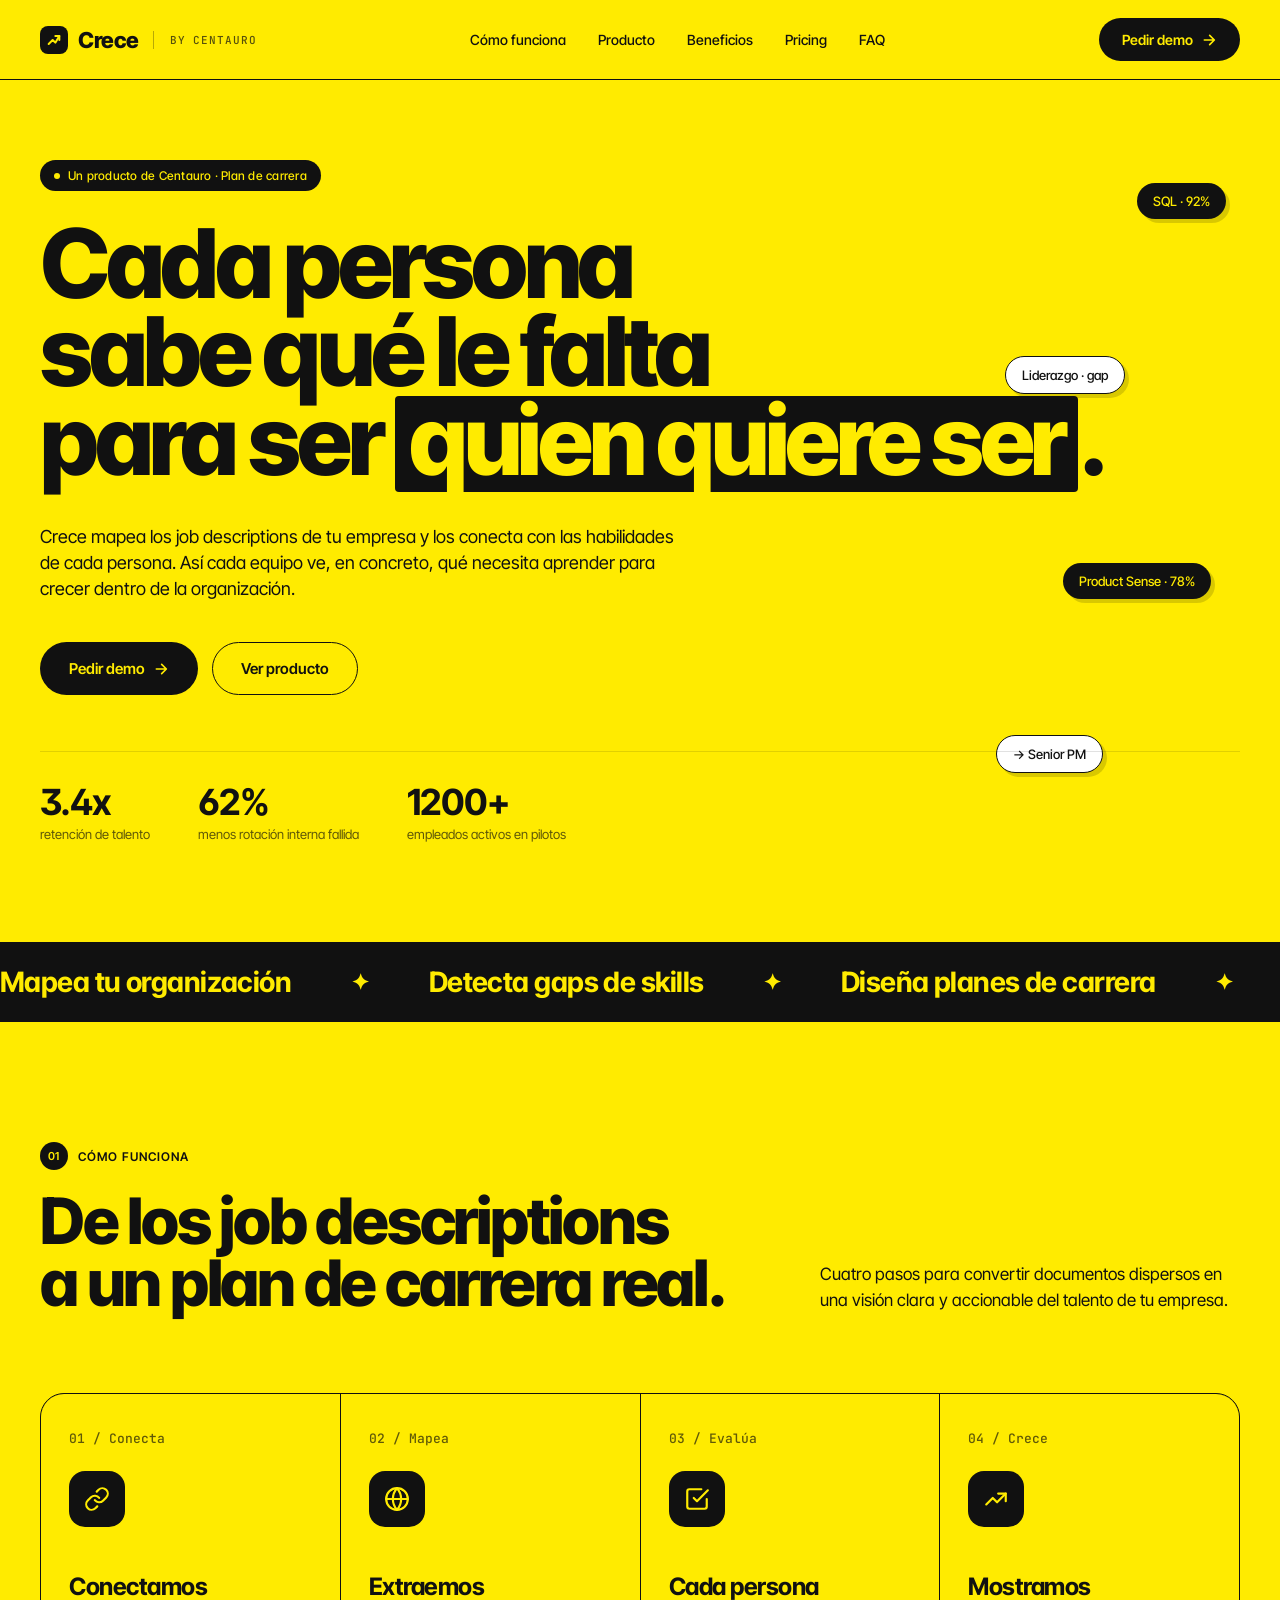
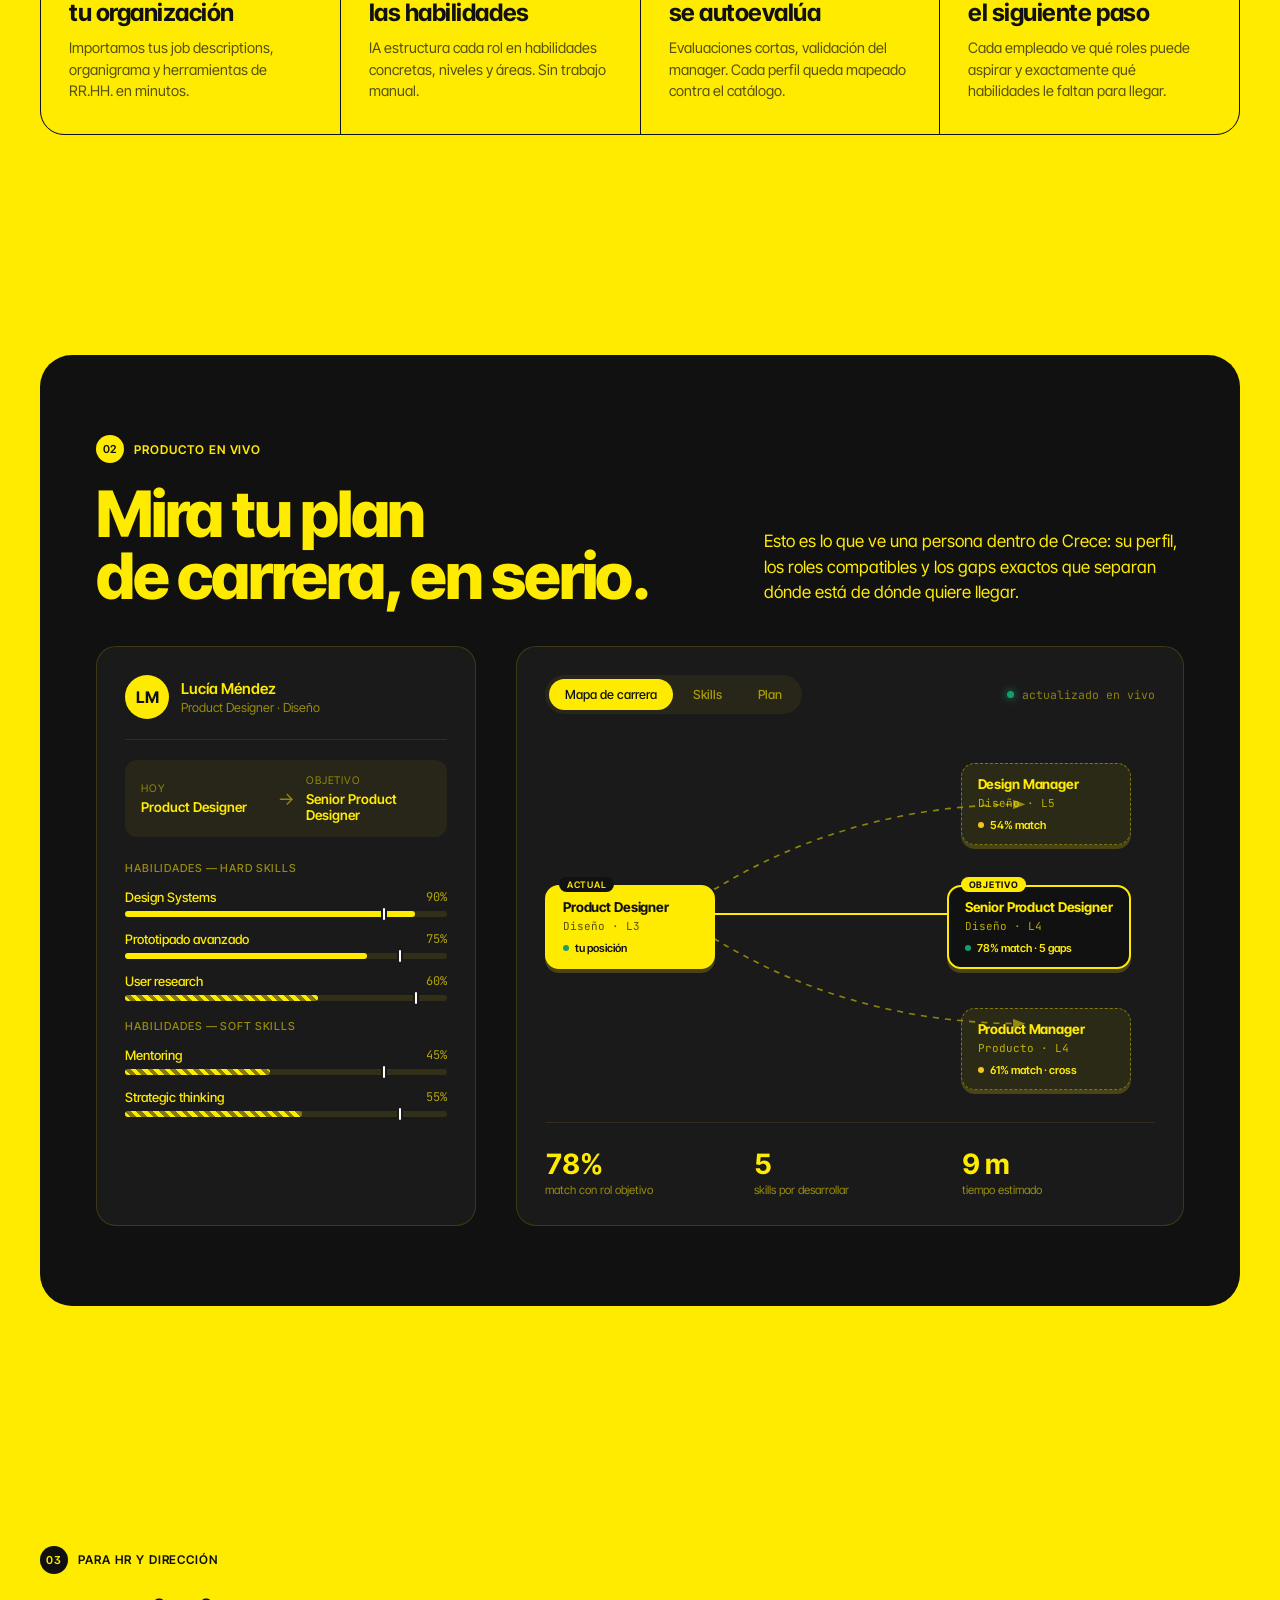
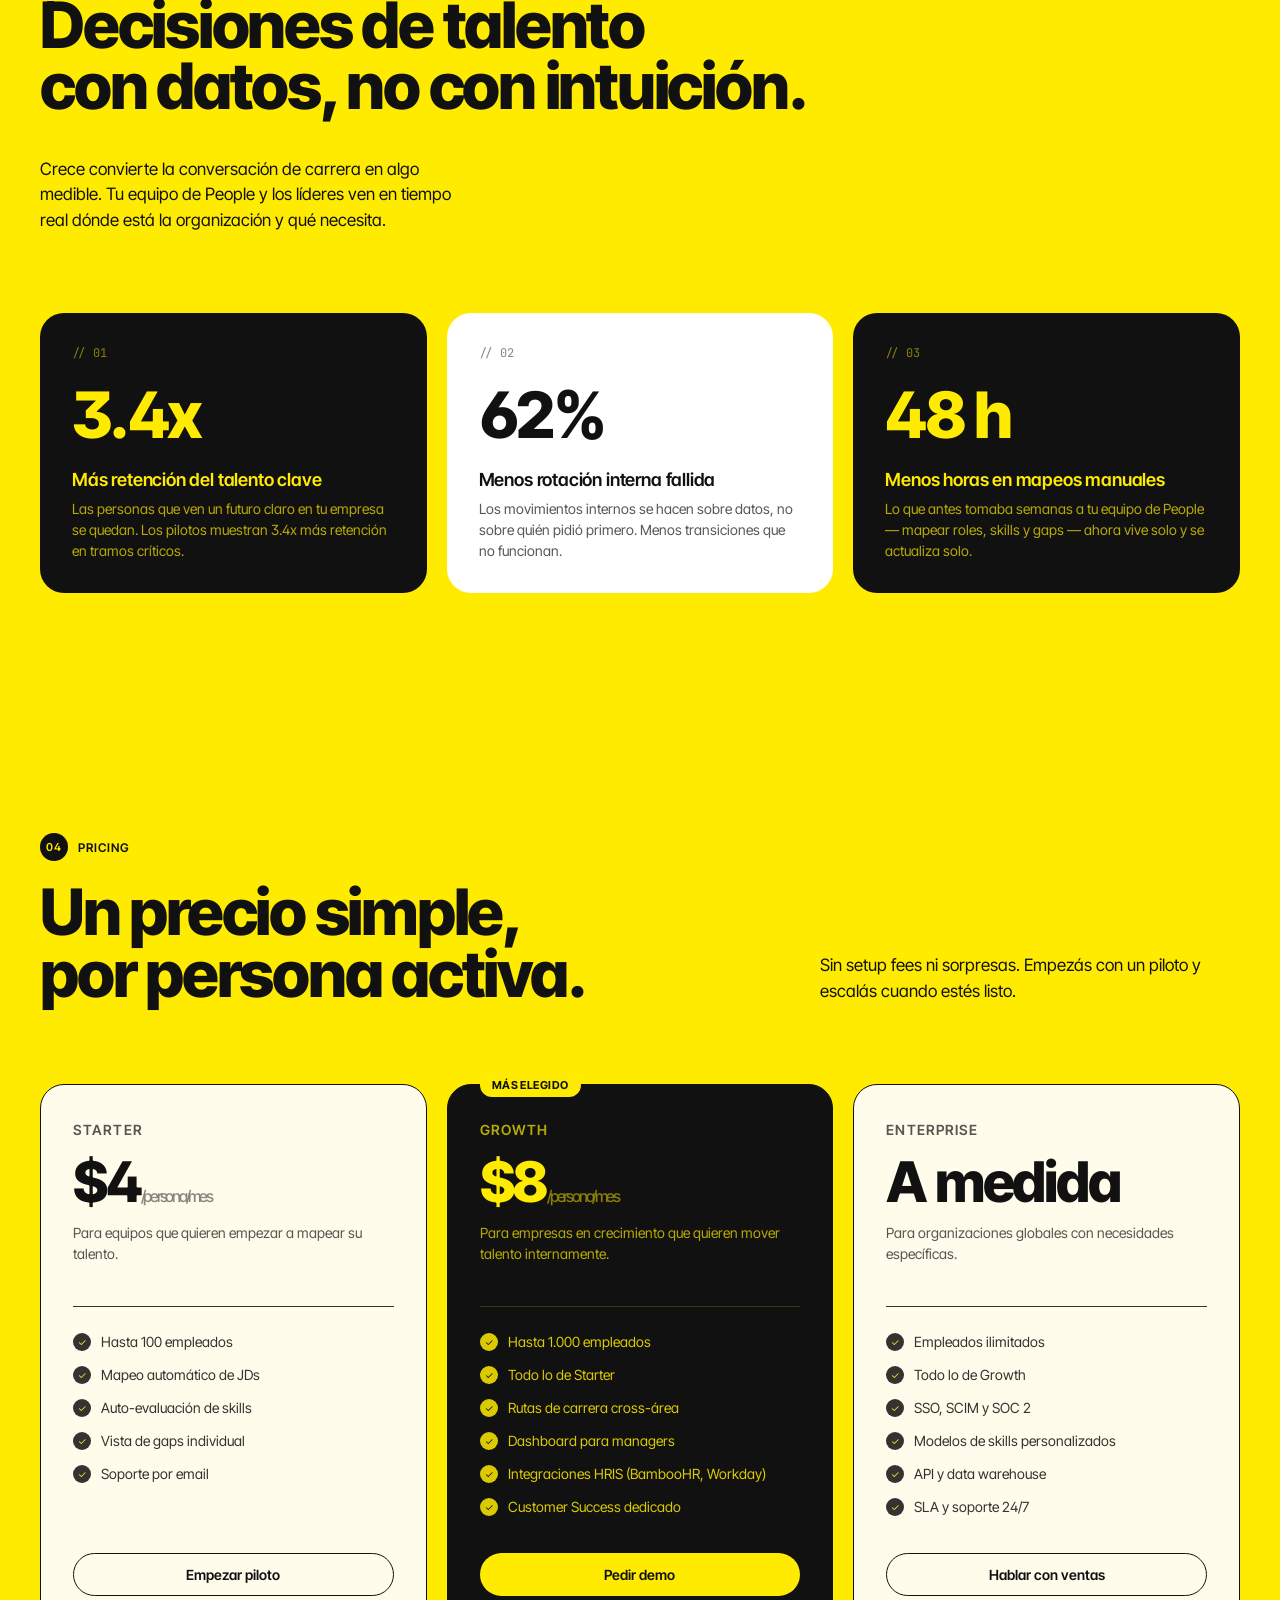
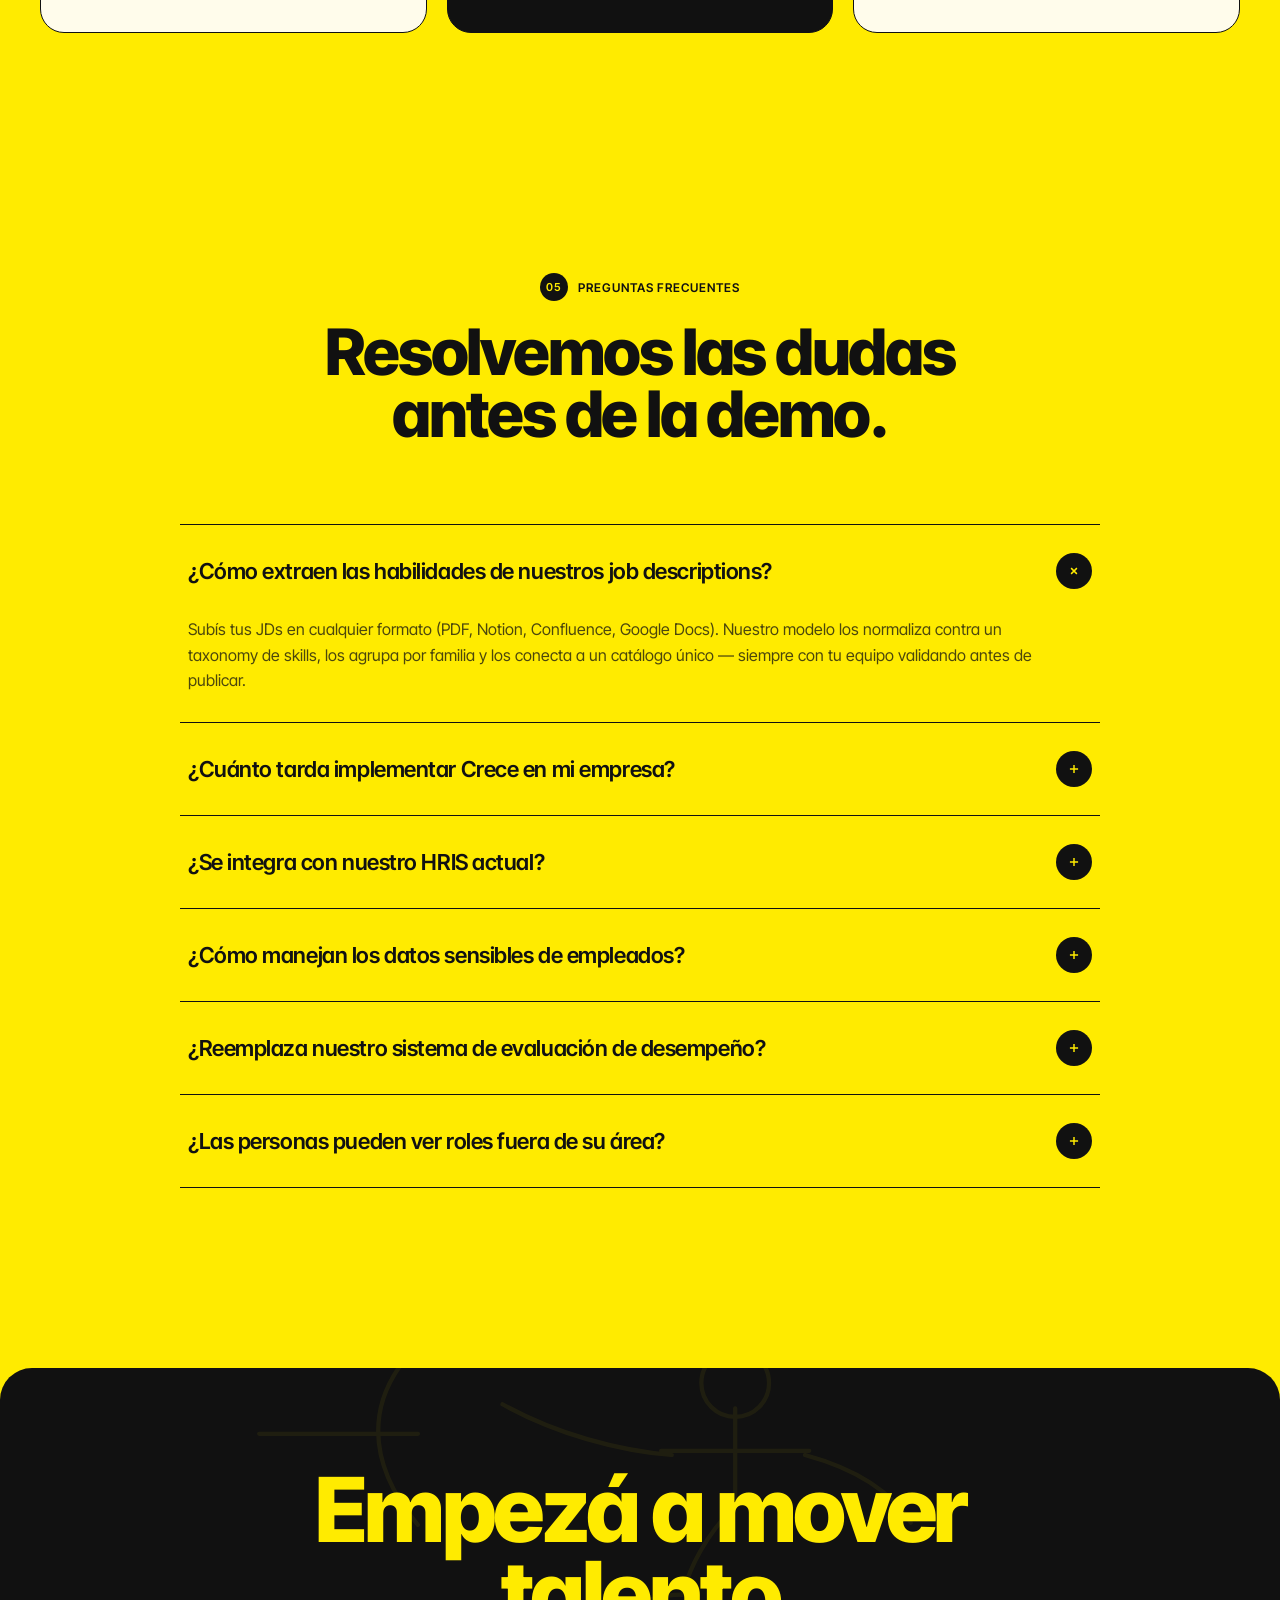
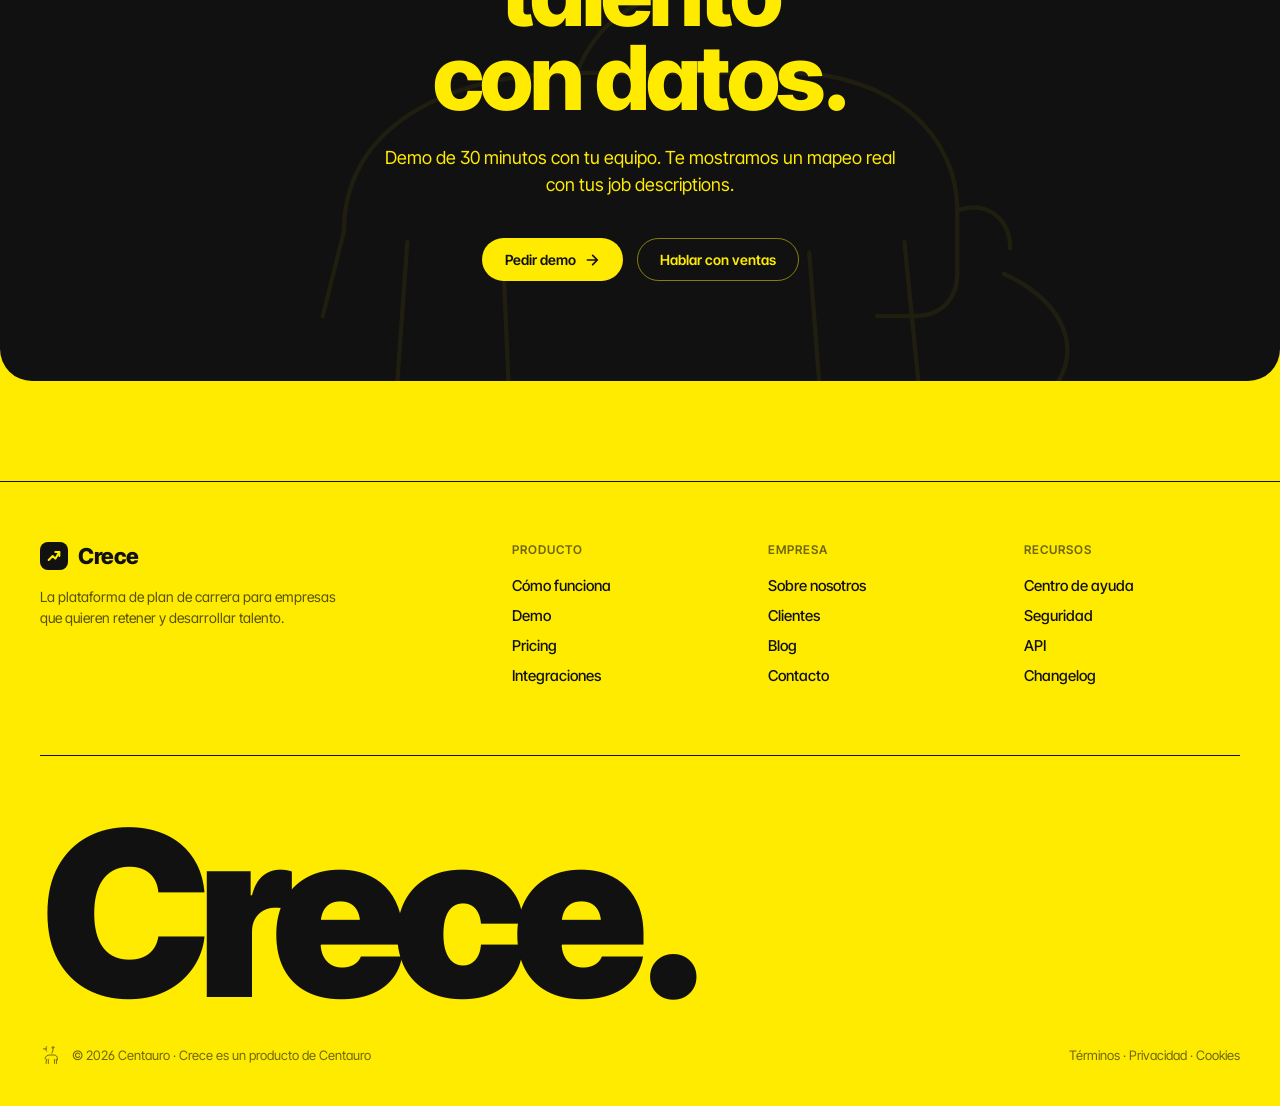
==== commit 5b49050d: "Remove centaur from hero section" ====
--- a/index.html
+++ b/index.html
@@ -49,49 +49,6 @@
 <!-- ========== HERO ========== -->
 <section class="hero">
 
-  <!-- Centaur illustration -->
-  <div class="hero-centaur" aria-hidden="true">
-    <svg class="centaur" viewBox="0 0 520 520" stroke-width="2.2">
-      <path d="M40 470 L480 470" stroke-dasharray="4 6" opacity="0.4"/>
-      <path d="M120 350 C 120 290, 170 260, 230 260 L 330 260 C 380 260, 410 295, 410 340 L 410 380 C 410 395, 400 405, 385 405 L 365 405"/>
-      <path d="M230 260 C 240 230, 260 215, 280 215"/>
-      <path d="M120 350 L 110 405"/>
-      <path d="M410 340 C 425 335, 435 345, 435 360 L 432 380"/>
-      <path d="M150 360 L 145 460 L 160 460"/>
-      <path d="M195 360 L 198 460 L 213 460"/>
-      <path d="M340 365 L 345 460 L 360 460"/>
-      <path d="M385 360 L 392 460 L 407 460"/>
-      <path d="M140 460 L 165 460"/>
-      <path d="M193 460 L 218 460"/>
-      <path d="M340 460 L 365 460"/>
-      <path d="M388 460 L 412 460"/>
-      <path d="M432 380 C 460 395, 470 425, 455 450"/>
-      <path d="M432 380 C 455 385, 465 410, 450 440"/>
-      <path d="M280 215 C 285 195, 295 178, 305 165 L 305 100"/>
-      <path d="M280 215 C 285 200, 300 195, 315 195"/>
-      <path d="M270 130 L 340 130"/>
-      <path d="M275 132 C 250 130, 220 120, 195 100"/>
-      <path d="M195 100 L 175 92"/>
-      <path d="M338 132 C 360 138, 378 150, 388 168"/>
-      <path d="M155 60 C 130 95, 130 135, 155 170"/>
-      <line x1="155" y1="60" x2="155" y2="170" stroke-dasharray="3 4" opacity="0.6"/>
-      <path d="M155 115 L 80 115"/>
-      <path d="M80 115 L 90 109 M80 115 L 90 121"/>
-      <path d="M155 115 L 165 110 M155 115 L 165 120"/>
-      <circle cx="305" cy="82" r="22"/>
-      <path d="M327 75 C 340 70, 350 75, 358 85" opacity="0.7"/>
-      <path d="M327 85 C 343 85, 355 92, 360 100" opacity="0.5"/>
-      <g opacity="0.85">
-        <path d="M345 240 L 365 230 L 385 215 L 405 195 L 425 170"/>
-        <circle cx="345" cy="240" r="3" fill="currentColor"/>
-        <circle cx="365" cy="230" r="3" fill="currentColor"/>
-        <circle cx="385" cy="215" r="3" fill="currentColor"/>
-        <circle cx="405" cy="195" r="3" fill="currentColor"/>
-        <circle cx="425" cy="170" r="4" fill="#FFEB00" stroke="currentColor" stroke-width="2"/>
-      </g>
-    </svg>
-    <div class="ctr-stamp">CENTAURO · 2026</div>
-  </div>
 
   <!-- Floating skill chips -->
   <div class="hero-chips" aria-hidden="true">
